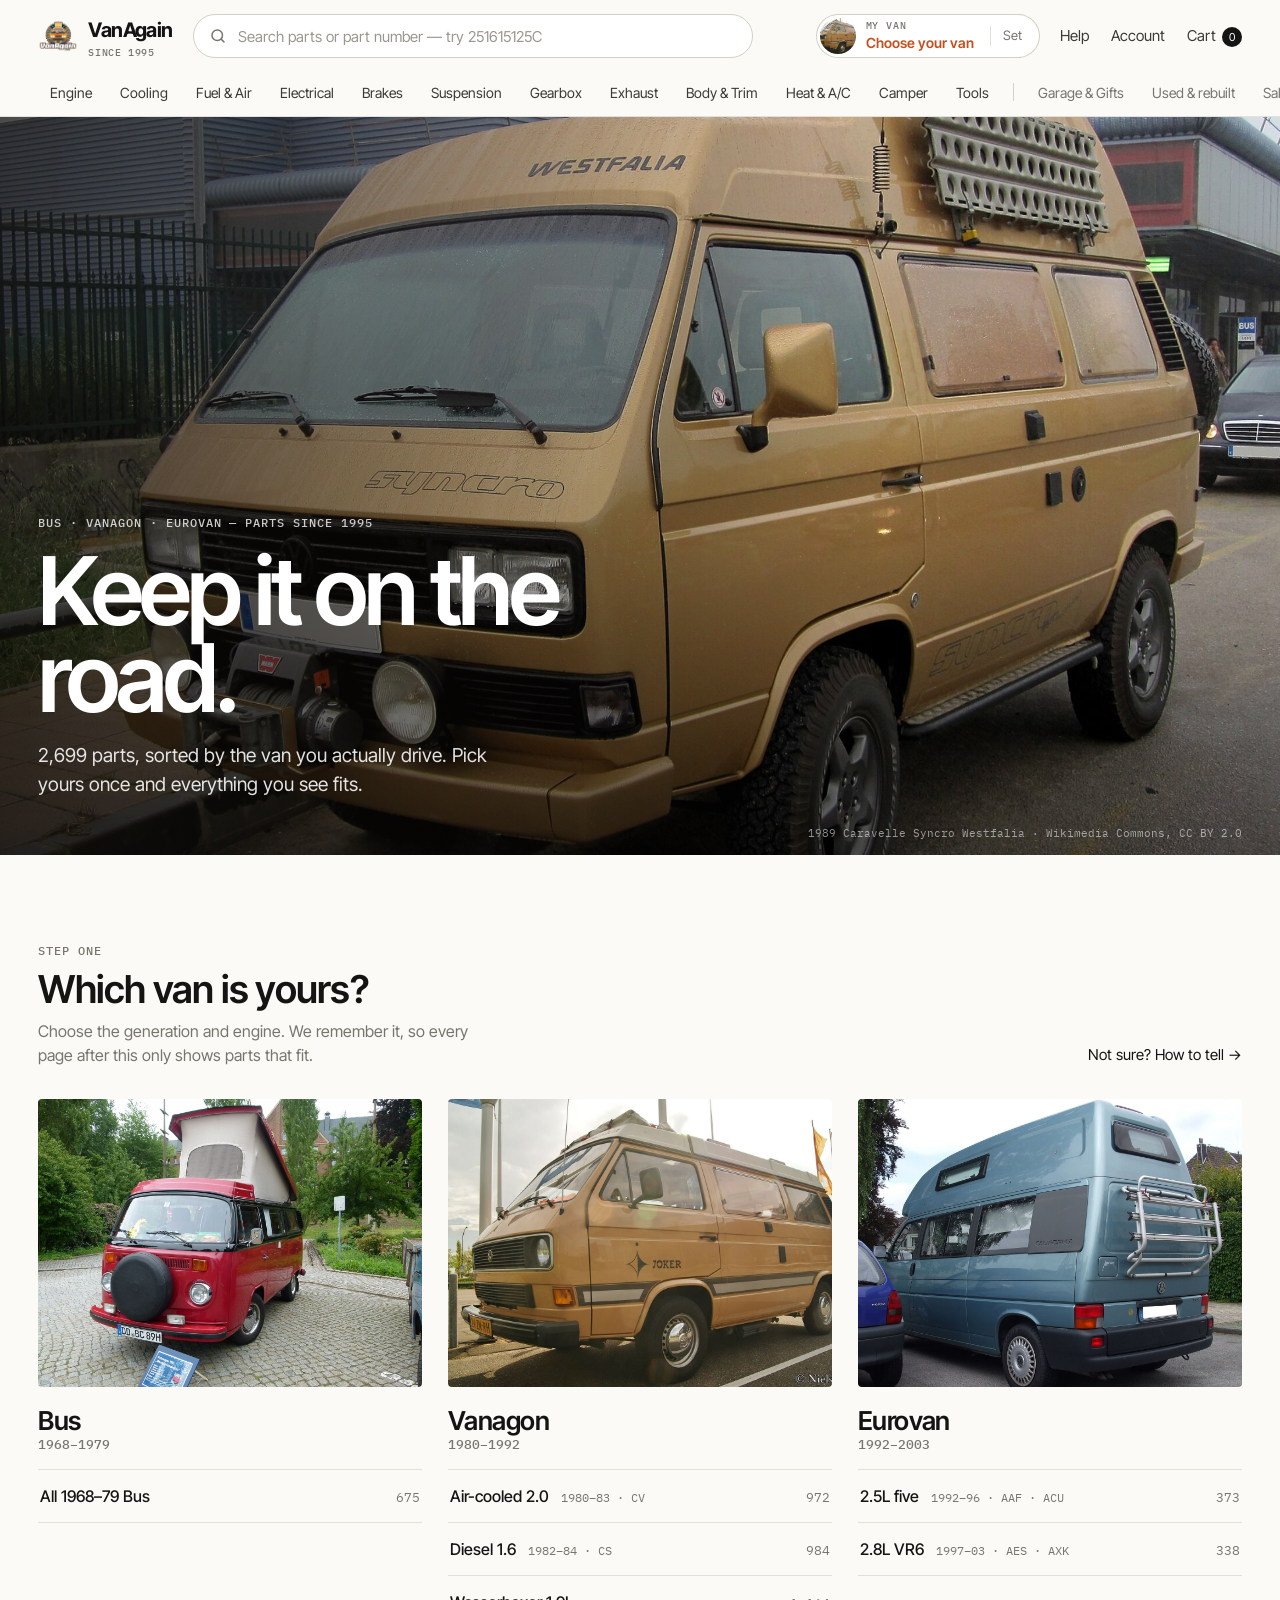
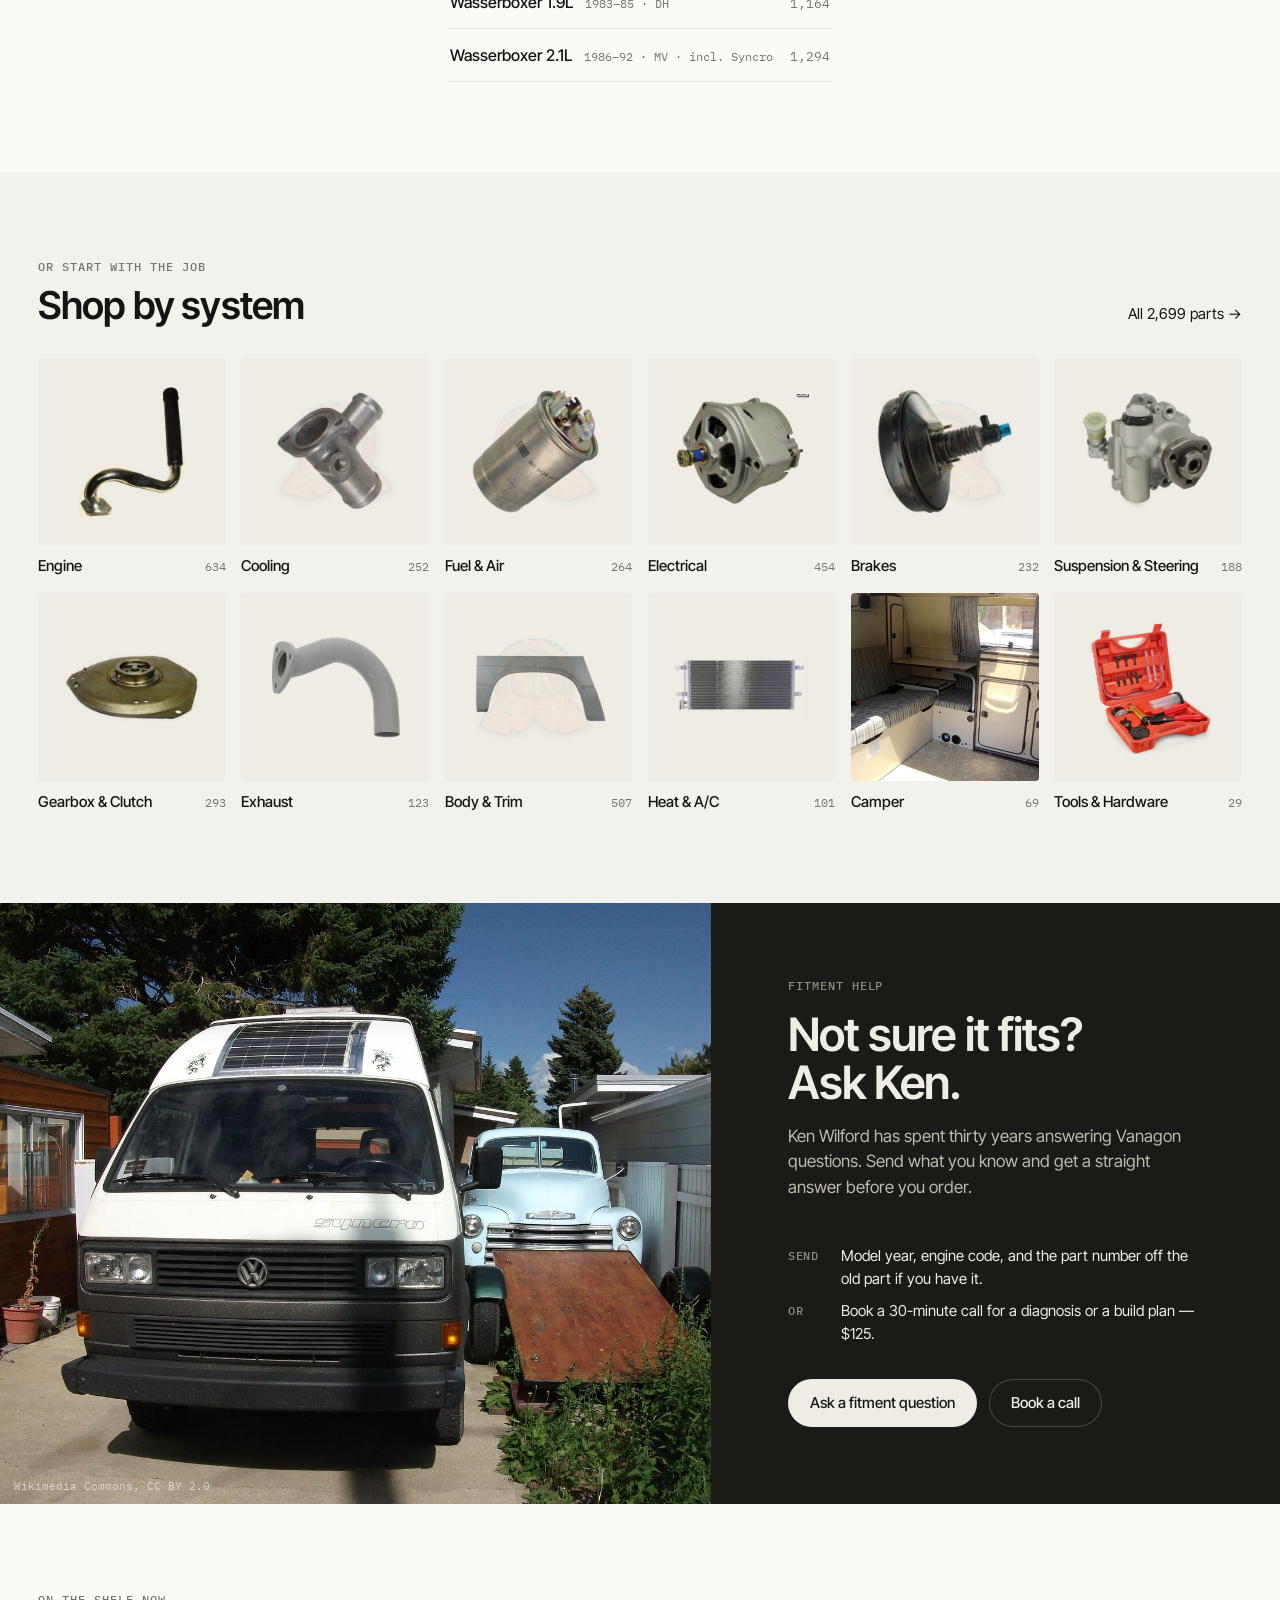
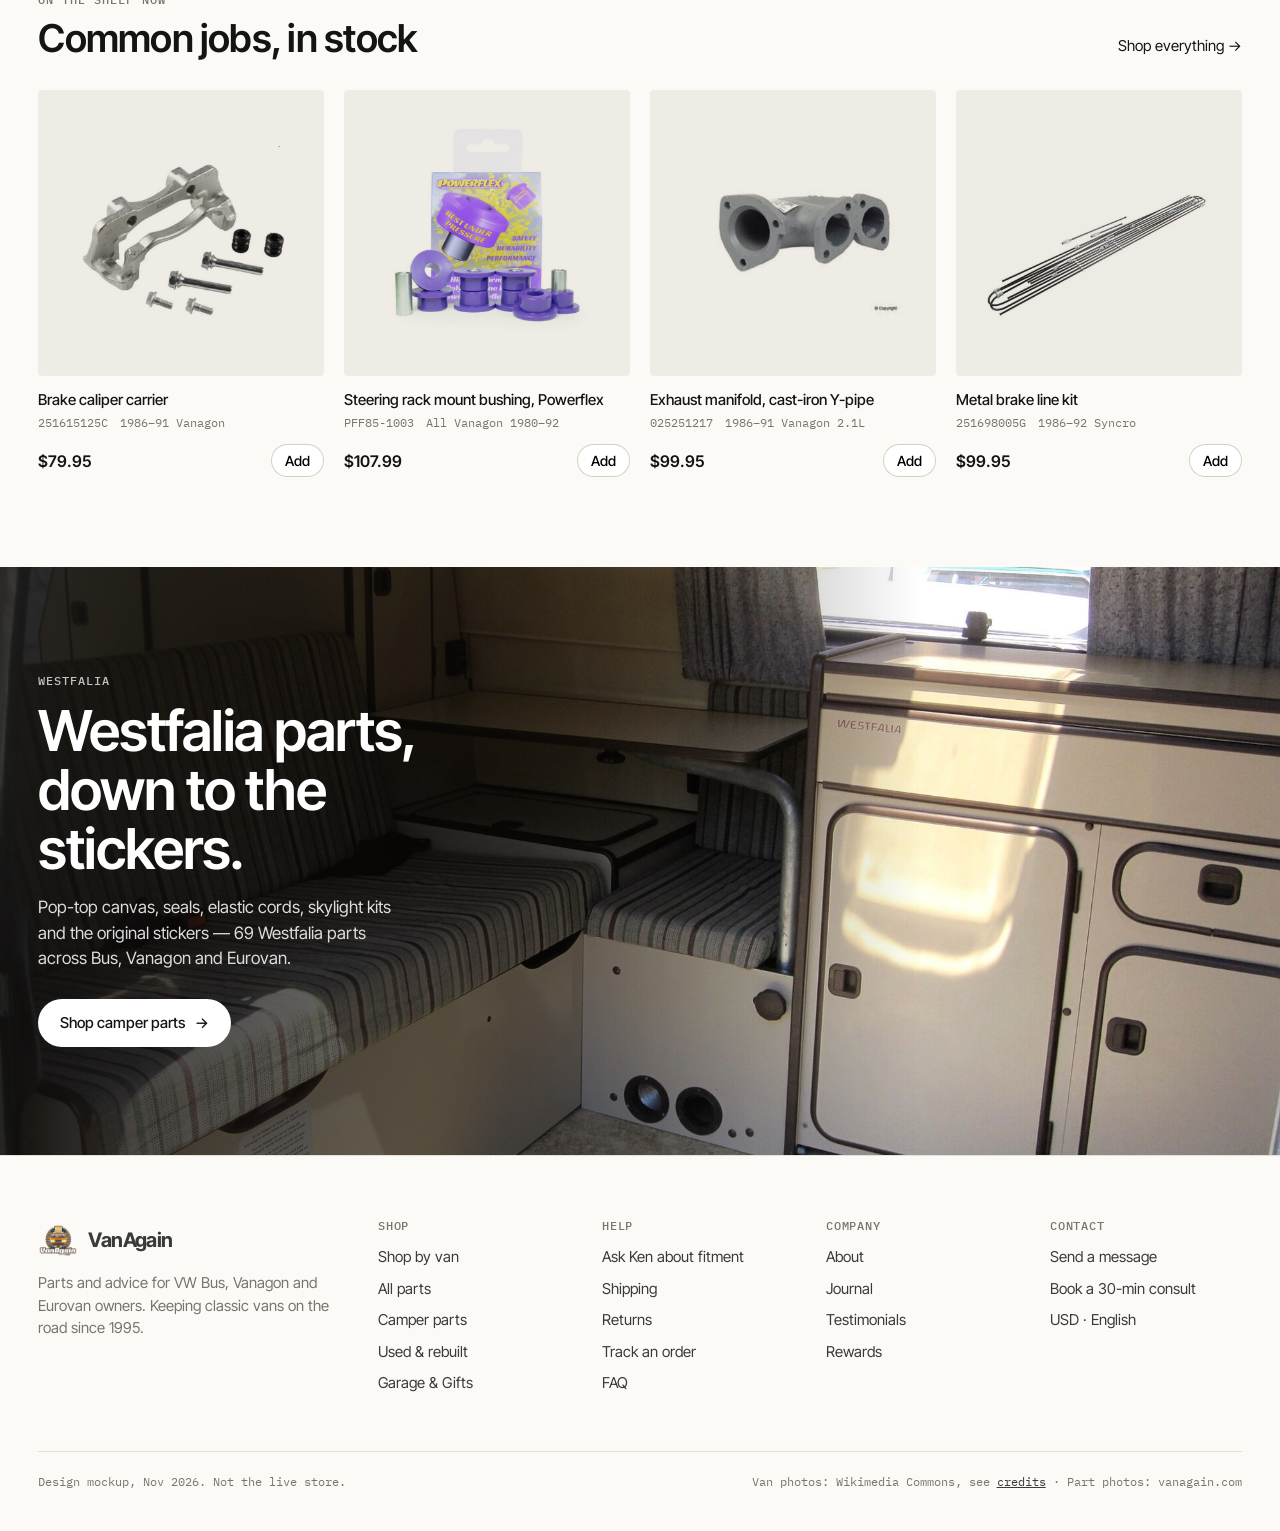
==== home.html @ 466442ae "VanAgain redesign mockups v1" ====
<!doctype html>
<html lang="en"><head>
<meta charset="utf-8"><meta name="viewport" content="width=device-width,initial-scale=1">
<title>VanAgain — Home (redesign mockup)</title>
<link rel="preconnect" href="https://fonts.googleapis.com"><link rel="preconnect" href="https://fonts.gstatic.com" crossorigin>
<link href="https://fonts.googleapis.com/css2?family=IBM+Plex+Mono:wght@400;500&family=Inter+Tight:wght@400;500;600;700&display=swap" rel="stylesheet">
<link rel="stylesheet" href="va.css">
</head>
<body>
<div id="hdr"></div>

<section class="hero">
  <img src="hero-syncro.jpg" alt="Gold 1989 Vanagon Syncro Westfalia parked on a gravel lot">
  <div class="copy"><div class="wrap">
    <div class="eyebrow">Bus · Vanagon · Eurovan — parts since 1995</div>
    <h1>Keep it on the road.</h1>
    <p>2,699 parts, sorted by the van you actually drive. Pick yours once and everything you see fits.</p>
  </div></div>
  <div class="credit">1989 Caravelle Syncro Westfalia · Wikimedia Commons, CC BY 2.0</div>
</section>

<section class="sec" id="vans"><div class="wrap">
  <div class="sec-head">
    <div><div class="eyebrow">Step one</div><h2 style="margin-top:12px">Which van is yours?</h2>
      <p>Choose the generation and engine. We remember it, so every page after this only shows parts that fit.</p></div>
    <a class="link" href="garage.html">Not sure? How to tell <span class="arrow">→</span></a>
  </div>
  <div class="vans" id="vans-cols"></div>
</div></section>

<section class="sec tint"><div class="wrap">
  <div class="sec-head">
    <div><div class="eyebrow">Or start with the job</div><h2 style="margin-top:12px">Shop by system</h2></div>
    <a class="link" href="shop.html">All 2,699 parts <span class="arrow">→</span></a>
  </div>
  <div class="tiles" id="tiles"></div>
</div></section>

<section class="split" id="help">
  <div class="ph"><img src="story.jpg" alt="White Vanagon parked beside an old Chevrolet pickup" loading="lazy"><span class="credit-sm">Wikimedia Commons, CC BY 2.0</span></div>
  <div class="tx">
    <div class="eyebrow">Fitment help</div>
    <h2>Not sure it fits?<br>Ask Ken.</h2>
    <p>Ken Wilford has spent thirty years answering Vanagon questions. Send what you know and get a straight answer before you order.</p>
    <dl><dt>Send</dt><dd>Model year, engine code, and the part number off the old part if you have it.</dd>
        <dt>Or</dt><dd>Book a 30-minute call for a diagnosis or a build plan — $125.</dd></dl>
    <div style="display:flex;gap:12px;flex-wrap:wrap"><a class="btn" href="#">Ask a fitment question</a><a class="btn ghost" href="#">Book a call</a></div>
  </div>
</section>

<section class="sec"><div class="wrap">
  <div class="sec-head">
    <div><div class="eyebrow">On the shelf now</div><h2 style="margin-top:12px">Common jobs, in stock</h2></div>
    <a class="link" href="shop.html">Shop everything <span class="arrow">→</span></a>
  </div>
  <div class="grid" id="picks"></div>
</div></section>

<section class="band">
  <img src="camper.jpg" alt="Interior of a Vanagon Westfalia camper, bench seat and cabinets" loading="lazy">
  <div class="copy"><div class="wrap">
    <div class="eyebrow" style="color:rgba(255,255,255,.75)">Westfalia</div>
    <h2 style="margin:14px 0 16px">Westfalia parts, down to the stickers.</h2>
    <p>Pop-top canvas, seals, elastic cords, skylight kits and the original stickers — 69 Westfalia parts across Bus, Vanagon and Eurovan.</p>
    <a class="btn" href="shop.html?cat=camper">Shop camper parts <span class="arrow">→</span></a>
  </div></div>
</section>

<div id="ftr"></div>
<script src="va.js"></script>
<script>
  document.getElementById('hdr').outerHTML = header();
  document.getElementById('ftr').outerHTML = footer();
  document.getElementById('vans-cols').innerHTML = vanColumns(VAN);
  document.getElementById('tiles').innerHTML = tiles({van:VAN, short:false});
  document.getElementById('picks').innerHTML = [0,2,1,5].map(i => card(PRODUCTS[i])).join('');
</script>
</body></html>
---- va.css ----
/* VanAgain redesign mockup — shared styles */
:root{
  --ink:#141412; --ink-2:#3a3a36; --muted:#77756e; --line:#e3e0d8; --line-2:#d3cfc4;
  --paper:#fbfaf7; --tile:#efece5; --tile-2:#e7e3da; --accent:#c4501f; --ok:#2f7d4f;
  --wrap:1320px; --pad:clamp(16px,3vw,40px);
  --sans:"Inter Tight",ui-sans-serif,system-ui,-apple-system,"Segoe UI",sans-serif;
  --mono:"IBM Plex Mono",ui-monospace,SFMono-Regular,Menlo,monospace;
}
*{box-sizing:border-box}
html{-webkit-text-size-adjust:100%}
body{margin:0;background:var(--paper);color:var(--ink);font:400 16px/1.5 var(--sans);-webkit-font-smoothing:antialiased}
a{color:inherit;text-decoration:none}
img{display:block;max-width:100%}
.wrap{max-width:var(--wrap);margin:0 auto;padding:0 var(--pad)}
.mono{font-family:var(--mono);font-size:.82em;letter-spacing:.01em}
.eyebrow{font:500 12px/1 var(--mono);letter-spacing:.08em;text-transform:uppercase;color:var(--muted)}
h1,h2,h3{margin:0;font-weight:600;letter-spacing:-.02em;line-height:1.05}
h2{font-size:clamp(26px,3vw,40px)}
.btn{display:inline-flex;align-items:center;gap:10px;height:48px;padding:0 22px;border-radius:999px;background:var(--ink);color:#fff;font-weight:500;font-size:15px;border:0;cursor:pointer}
.btn.ghost{background:transparent;color:var(--ink);box-shadow:inset 0 0 0 1px var(--line-2)}
.arrow{display:inline-block;transition:transform .2s}
a:hover .arrow{transform:translateX(3px)}

/* ── Header ───────────────────────────────── */
.hdr{position:sticky;top:0;z-index:20;background:rgba(251,250,247,.94);backdrop-filter:saturate(1.4) blur(10px);border-bottom:1px solid var(--line)}
.hdr-top{display:flex;align-items:center;gap:20px;height:72px}
.brand{display:flex;align-items:center;gap:10px;flex:none}
.brand img{width:40px;height:40px;object-fit:contain;mix-blend-mode:multiply}
.brand b{font-weight:700;font-size:20px;letter-spacing:-.03em}
.brand small{display:block;font:500 10px/1 var(--mono);color:var(--muted);letter-spacing:.06em;margin-top:3px}
.search{flex:1;max-width:560px;position:relative}
.search input{width:100%;height:44px;border:1px solid var(--line-2);border-radius:999px;background:#fff;padding:0 18px 0 44px;font:inherit;font-size:15px;color:var(--ink)}
.search input::placeholder{color:#9a978e}
.search svg{position:absolute;left:16px;top:13px;width:18px;height:18px;color:var(--muted)}
.myvan{display:flex;align-items:center;gap:10px;height:44px;padding:0 6px 0 4px;border-radius:999px;box-shadow:inset 0 0 0 1px var(--line-2);background:#fff;flex:none;margin-left:auto}
.myvan .thumb{width:36px;height:36px;border-radius:50%;object-fit:cover;background:var(--tile)}
.myvan .lbl{line-height:1.1;padding-right:4px}
.myvan .lbl small{display:block;font:500 10px/1 var(--mono);text-transform:uppercase;letter-spacing:.08em;color:var(--muted);margin-bottom:3px}
.myvan .lbl b{font-weight:600;font-size:14px;white-space:nowrap}
.myvan .chg{font-size:13px;color:var(--muted);padding:0 12px;border-left:1px solid var(--line);margin-left:2px}
.myvan.empty .lbl b{color:var(--accent)}
.hdr-links{display:flex;gap:22px;font-size:15px;flex:none}
.hdr-links a{color:var(--ink-2)}
.hdr-links a:hover{color:var(--ink)}
.cart-n{display:inline-grid;place-items:center;min-width:20px;height:20px;border-radius:10px;background:var(--ink);color:#fff;font-size:11px;margin-left:6px;padding:0 6px}

.rail{display:flex;gap:4px;overflow-x:auto;scrollbar-width:none;height:48px;align-items:center;margin-top:-4px}
.rail::-webkit-scrollbar{display:none}
.rail a{flex:none;font-size:14px;color:var(--ink-2);padding:7px 12px;border-radius:999px;white-space:nowrap}
.rail a:hover{background:var(--tile)}
.rail a.on{background:var(--ink);color:#fff}
.rail .sep{flex:none;width:1px;height:18px;background:var(--line-2);margin:0 8px}
.rail .quiet{color:var(--muted)}

/* ── Hero ─────────────────────────────────── */
.hero{position:relative;height:min(82vh,820px);min-height:560px;overflow:hidden;background:#2a2620}
.hero img{width:100%;height:100%;object-fit:cover;object-position:70% 60%}
.hero::after{content:"";position:absolute;inset:0;background:linear-gradient(90deg,rgba(12,10,8,.72) 0%,rgba(12,10,8,.35) 42%,rgba(12,10,8,0) 70%),linear-gradient(180deg,rgba(0,0,0,0) 55%,rgba(0,0,0,.45) 100%)}
.hero .copy{position:absolute;left:0;right:0;bottom:56px;z-index:2;color:#fff}
.hero h1{font-size:clamp(48px,7.4vw,112px);font-weight:600;letter-spacing:-.045em;line-height:.92;max-width:11ch}
.hero p{font-size:clamp(17px,1.5vw,20px);max-width:44ch;margin:20px 0 0;color:rgba(255,255,255,.88)}
.hero .eyebrow{color:rgba(255,255,255,.78);margin-bottom:18px}
.hero .credit{position:absolute;right:var(--pad);bottom:16px;z-index:2;font:400 11px/1 var(--mono);color:rgba(255,255,255,.55)}

/* ── Section scaffolding ──────────────────── */
.sec{padding:clamp(56px,7vw,104px) 0}
.sec-head{display:flex;align-items:end;justify-content:space-between;gap:24px;margin-bottom:32px}
.sec-head p{margin:10px 0 0;color:var(--muted);max-width:52ch}
.sec-head .link{font-size:15px;white-space:nowrap}
.sec.tint{background:#f3f1ec}

/* ── Van chooser ──────────────────────────── */
.vans{display:grid;grid-template-columns:repeat(3,1fr);gap:clamp(16px,2vw,28px)}
.van{display:flex;flex-direction:column}
.van .ph{aspect-ratio:4/3;overflow:hidden;border-radius:4px;background:var(--tile)}
.van .ph img{width:100%;height:100%;object-fit:cover;transition:transform .5s}
.van:hover .ph img{transform:scale(1.03)}
.van h3{font-size:26px;margin:20px 0 4px}
.van .yrs{font:500 13px/1 var(--mono);color:var(--muted)}
.van ul{list-style:none;margin:18px 0 0;padding:0;border-top:1px solid var(--line)}
.van li a{display:flex;align-items:baseline;gap:12px;padding:14px 2px;border-bottom:1px solid var(--line);font-size:16px}
.van li a:hover{background:linear-gradient(90deg,var(--tile),transparent)}
.van li .eng{font-weight:500}
.van li .code{font:400 12px/1 var(--mono);color:var(--muted)}
.van li .n{margin-left:auto;font:400 13px/1 var(--mono);color:var(--muted)}
.van li a.sel{box-shadow:inset 3px 0 0 var(--accent);padding-left:12px}

/* ── System tiles ─────────────────────────── */
.tiles{display:grid;grid-template-columns:repeat(6,1fr);gap:clamp(10px,1.2vw,16px)}
.tile{display:block}
.tile .im{aspect-ratio:1;background:var(--tile);border-radius:4px;display:grid;place-items:center;overflow:hidden;transition:background .2s}
.tile .im img{width:72%;height:72%;object-fit:contain;mix-blend-mode:multiply;transition:transform .35s}
.tile .im img.photo{width:100%;height:100%;object-fit:cover;mix-blend-mode:normal}
.tile:hover .im{background:var(--tile-2)}
.tile:hover .im img{transform:scale(1.05)}
.tile .t{display:flex;justify-content:space-between;align-items:baseline;gap:8px;margin-top:10px;font-size:15px;font-weight:500}
.tile .t .n{font:400 12px/1 var(--mono);color:var(--muted)}
.tile.on .im{box-shadow:inset 0 0 0 2px var(--ink)}

/* ── Product cards ────────────────────────── */
.grid{display:grid;grid-template-columns:repeat(4,1fr);gap:40px 20px}
.card .im{aspect-ratio:1;background:var(--tile);border-radius:4px;display:grid;place-items:center;overflow:hidden}
.card .im img{width:78%;height:78%;object-fit:contain;mix-blend-mode:multiply}
.card .nm{font-size:15px;font-weight:500;line-height:1.3;margin:14px 0 6px}
.card .meta{display:flex;flex-wrap:wrap;gap:4px 12px;font:400 12px/1.4 var(--mono);color:var(--muted)}
.card .row{display:flex;align-items:center;justify-content:space-between;margin-top:12px}
.card .pr{font-weight:600;font-size:16px}
.card .add{font-size:14px;font-weight:500;padding:8px 14px;border-radius:999px;box-shadow:inset 0 0 0 1px var(--line-2);background:#fff;cursor:pointer;border:0;font-family:inherit}
.card .add:hover{background:var(--ink);color:#fff;box-shadow:none}
.card .fit{display:inline-flex;align-items:center;gap:6px;font-size:12px;color:var(--ok);margin-top:8px;font-weight:500}
.card .fit::before{content:"";width:6px;height:6px;border-radius:50%;background:var(--ok)}

/* ── Split / editorial ────────────────────── */
.split{display:grid;grid-template-columns:1.25fr 1fr;min-height:560px}
.split .ph{position:relative;overflow:hidden;background:#333}
.split .ph img{width:100%;height:100%;object-fit:cover}
.split .tx{padding:clamp(40px,6vw,96px);display:flex;flex-direction:column;justify-content:center;background:#1b1a17;color:#efece5}
.split .tx h2{font-size:clamp(32px,3.6vw,52px)}
.split .tx p{color:#bdb9ae;max-width:42ch;font-size:17px}
.split .tx .eyebrow{color:#8f8b80;margin-bottom:18px}
.split .tx .btn{background:#efece5;color:#1b1a17}
.split .tx .btn.ghost{background:transparent;color:#efece5;box-shadow:inset 0 0 0 1px #4a4740}
.split dl{display:grid;grid-template-columns:auto 1fr;gap:10px 22px;margin:28px 0 34px;font-size:15px}
.split dt{font:500 12px/1.9 var(--mono);color:#8f8b80;text-transform:uppercase;letter-spacing:.06em}
.split dd{margin:0}
.credit-sm{position:absolute;left:14px;bottom:12px;font:400 11px/1 var(--mono);color:rgba(255,255,255,.6)}

.band{position:relative;height:clamp(380px,46vw,620px);overflow:hidden;color:#fff}
.band img{width:100%;height:100%;object-fit:cover;object-position:50% 55%}
.band::after{content:"";position:absolute;inset:0;background:linear-gradient(90deg,rgba(12,10,8,.82) 0%,rgba(12,10,8,.55) 40%,rgba(12,10,8,0) 72%)}
.band .copy{position:absolute;inset:0;z-index:2;display:flex;flex-direction:column;justify-content:center}
.band h2{font-size:clamp(34px,4.4vw,64px);max-width:12ch}
.band p{max-width:38ch;color:rgba(255,255,255,.85);font-size:17px}
.band .btn{background:#fff;color:var(--ink);margin-top:10px;align-self:flex-start}

/* ── Footer ───────────────────────────────── */
.ftr{border-top:1px solid var(--line);padding:64px 0 40px;font-size:15px}
.ftr .cols{display:grid;grid-template-columns:1.6fr repeat(4,1fr);gap:32px}
.ftr h4{margin:0 0 14px;font:500 12px/1 var(--mono);letter-spacing:.08em;text-transform:uppercase;color:var(--muted)}
.ftr ul{list-style:none;margin:0;padding:0;display:grid;gap:9px}
.ftr a{color:var(--ink-2)}
.ftr .about p{color:var(--muted);max-width:34ch;margin:12px 0 0}
.ftr .base{display:flex;justify-content:space-between;gap:20px;margin-top:56px;padding-top:20px;border-top:1px solid var(--line);font:400 12px/1.6 var(--mono);color:var(--muted)}

/* ── Shop page ────────────────────────────── */
.fitbar{border-bottom:1px solid var(--line);background:#f3f1ec}
.fitbar .wrap{display:flex;align-items:center;gap:22px;padding-top:22px;padding-bottom:22px}
.fitbar .vimg{width:132px;height:88px;border-radius:4px;object-fit:cover;flex:none}
.fitbar h1{font-size:clamp(28px,3.2vw,44px);letter-spacing:-.03em}
.fitbar .sub{display:flex;gap:16px;align-items:center;margin-top:8px;color:var(--muted);font-size:15px}
.fitbar .sub .ok{color:var(--ok);font-weight:500}
.fitbar .act{margin-left:auto;display:flex;gap:10px;flex:none}
.shop{display:grid;grid-template-columns:240px 1fr;gap:48px;padding-top:40px;padding-bottom:96px}
.side h4{margin:0 0 12px;font:500 12px/1 var(--mono);letter-spacing:.08em;text-transform:uppercase;color:var(--muted)}
.side .grp{padding:0 0 22px;margin-bottom:22px;border-bottom:1px solid var(--line)}
.side ul{list-style:none;margin:0;padding:0;display:grid;gap:2px}
.side li a,.side label{display:flex;justify-content:space-between;align-items:center;padding:6px 0;font-size:15px;color:var(--ink-2);cursor:pointer}
.side li a .n,.side label .n{font:400 12px/1 var(--mono);color:var(--muted)}
.side li a.on{color:var(--ink);font-weight:600}
.side input[type=checkbox]{accent-color:var(--ink);width:16px;height:16px;margin:0 10px 0 0}
.side label span.l{display:flex;align-items:center}
.seg{display:inline-flex;border-radius:999px;box-shadow:inset 0 0 0 1px var(--line-2);padding:3px;background:#fff}
.seg a{padding:6px 14px;border-radius:999px;font-size:14px;color:var(--ink-2)}
.seg a.on{background:var(--ink);color:#fff}
.toolbar{display:flex;align-items:center;justify-content:space-between;gap:16px;margin:36px 0 26px}
.toolbar .count{font-size:15px;color:var(--muted)}
.toolbar .count b{color:var(--ink)}
.strip{display:grid;grid-auto-flow:column;grid-auto-columns:minmax(118px,1fr);gap:12px;overflow-x:auto;scrollbar-width:none;padding-bottom:2px}
.strip::-webkit-scrollbar{display:none}
.strip .tile .t{font-size:13px;flex-direction:column;gap:3px;align-items:flex-start}
.jobs{display:grid;grid-template-columns:repeat(3,1fr);gap:16px;margin-top:56px}
.job{padding:22px;border-radius:4px;box-shadow:inset 0 0 0 1px var(--line);display:flex;flex-direction:column;gap:6px;background:#fff}
.job b{font-weight:600;font-size:17px}
.job span{color:var(--muted);font-size:14px}
.job .mono{color:var(--muted);margin-top:8px}
.more{display:flex;justify-content:center;flex-direction:column;align-items:center;gap:14px;margin-top:56px;color:var(--muted);font-size:14px}
.more .bar{width:220px;height:2px;background:var(--line);position:relative}
.more .bar i{position:absolute;left:0;top:0;bottom:0;width:4%;background:var(--ink)}

/* ── Garage (van picker page) ─────────────── */
.garage-h{padding:clamp(48px,6vw,88px) 0 36px}
.garage-h h1{font-size:clamp(40px,5.6vw,80px);letter-spacing:-.04em}
.garage-h p{color:var(--muted);font-size:18px;max-width:52ch;margin:16px 0 0}
.howto{display:grid;grid-template-columns:repeat(3,1fr);gap:28px;margin-top:64px;padding-top:32px;border-top:1px solid var(--line)}
.howto b{display:block;margin-bottom:6px}
.howto p{margin:0;color:var(--muted);font-size:15px}

/* ── Responsive ───────────────────────────── */
@media (max-width:1100px){
  .tiles{grid-template-columns:repeat(4,1fr)}
  .grid{grid-template-columns:repeat(3,1fr)}
  .hdr-links .hide-md{display:none}
}
@media (max-width:860px){
  .hdr-top{flex-wrap:wrap;height:auto;padding-top:12px;padding-bottom:10px;gap:10px 12px}
  .search{order:3;flex:1 0 100%;max-width:none}
  .brand small{display:none}
  .myvan .chg{display:none}
  .myvan .lbl b{font-size:13px}
  .hdr-links{gap:14px}
  .hdr-links .hide-sm{display:none}
  .vans{grid-template-columns:1fr;gap:44px}
  .tiles{grid-template-columns:repeat(3,1fr)}
  .grid{grid-template-columns:repeat(2,1fr);gap:28px 14px}
  .split{grid-template-columns:1fr}
  .split .ph{height:300px}
  .ftr .cols{grid-template-columns:1fr 1fr}
  .ftr .about{grid-column:1/-1}
  .shop{grid-template-columns:1fr;gap:0}
  .side{display:none}
  .fitbar .wrap{flex-wrap:wrap}
  .fitbar .vimg{width:88px;height:64px}
  .fitbar .act{margin-left:0;width:100%}
  .jobs,.howto{grid-template-columns:1fr}
  .sec-head{flex-direction:column;align-items:flex-start}
  .hero{min-height:520px;height:72vh}
  .hero .copy{bottom:36px}
}
@media (max-width:480px){
  .myvan .lbl small{display:none}
  .tiles{grid-template-columns:repeat(2,1fr)}
}
.band .copy .wrap,.hero .copy .wrap{width:100%}

@media (max-width:860px){.hero .credit{display:none}}
@media (max-width:480px){
  .hdr-top{gap:8px 10px}
  .brand b{font-size:17px}.brand img{width:32px;height:32px}
  .myvan{height:40px}.myvan .thumb{width:30px;height:30px}
  .hdr-links{gap:0}.hdr-links a{font-size:14px}
}

.grid.g3{grid-template-columns:repeat(3,1fr)}
@media (max-width:860px){
  .grid.g3{grid-template-columns:repeat(2,1fr)}
  .hero{height:min(72vh,640px)}
  .hero img{object-position:30% 60%}
  .toolbar{flex-direction:column;align-items:flex-start}
  .seg{max-width:100%;overflow-x:auto}
  .seg a{white-space:nowrap}
}
@media (max-width:480px){.hdr-links .ct{display:none}.myvan .lbl b{font-size:12.5px}}
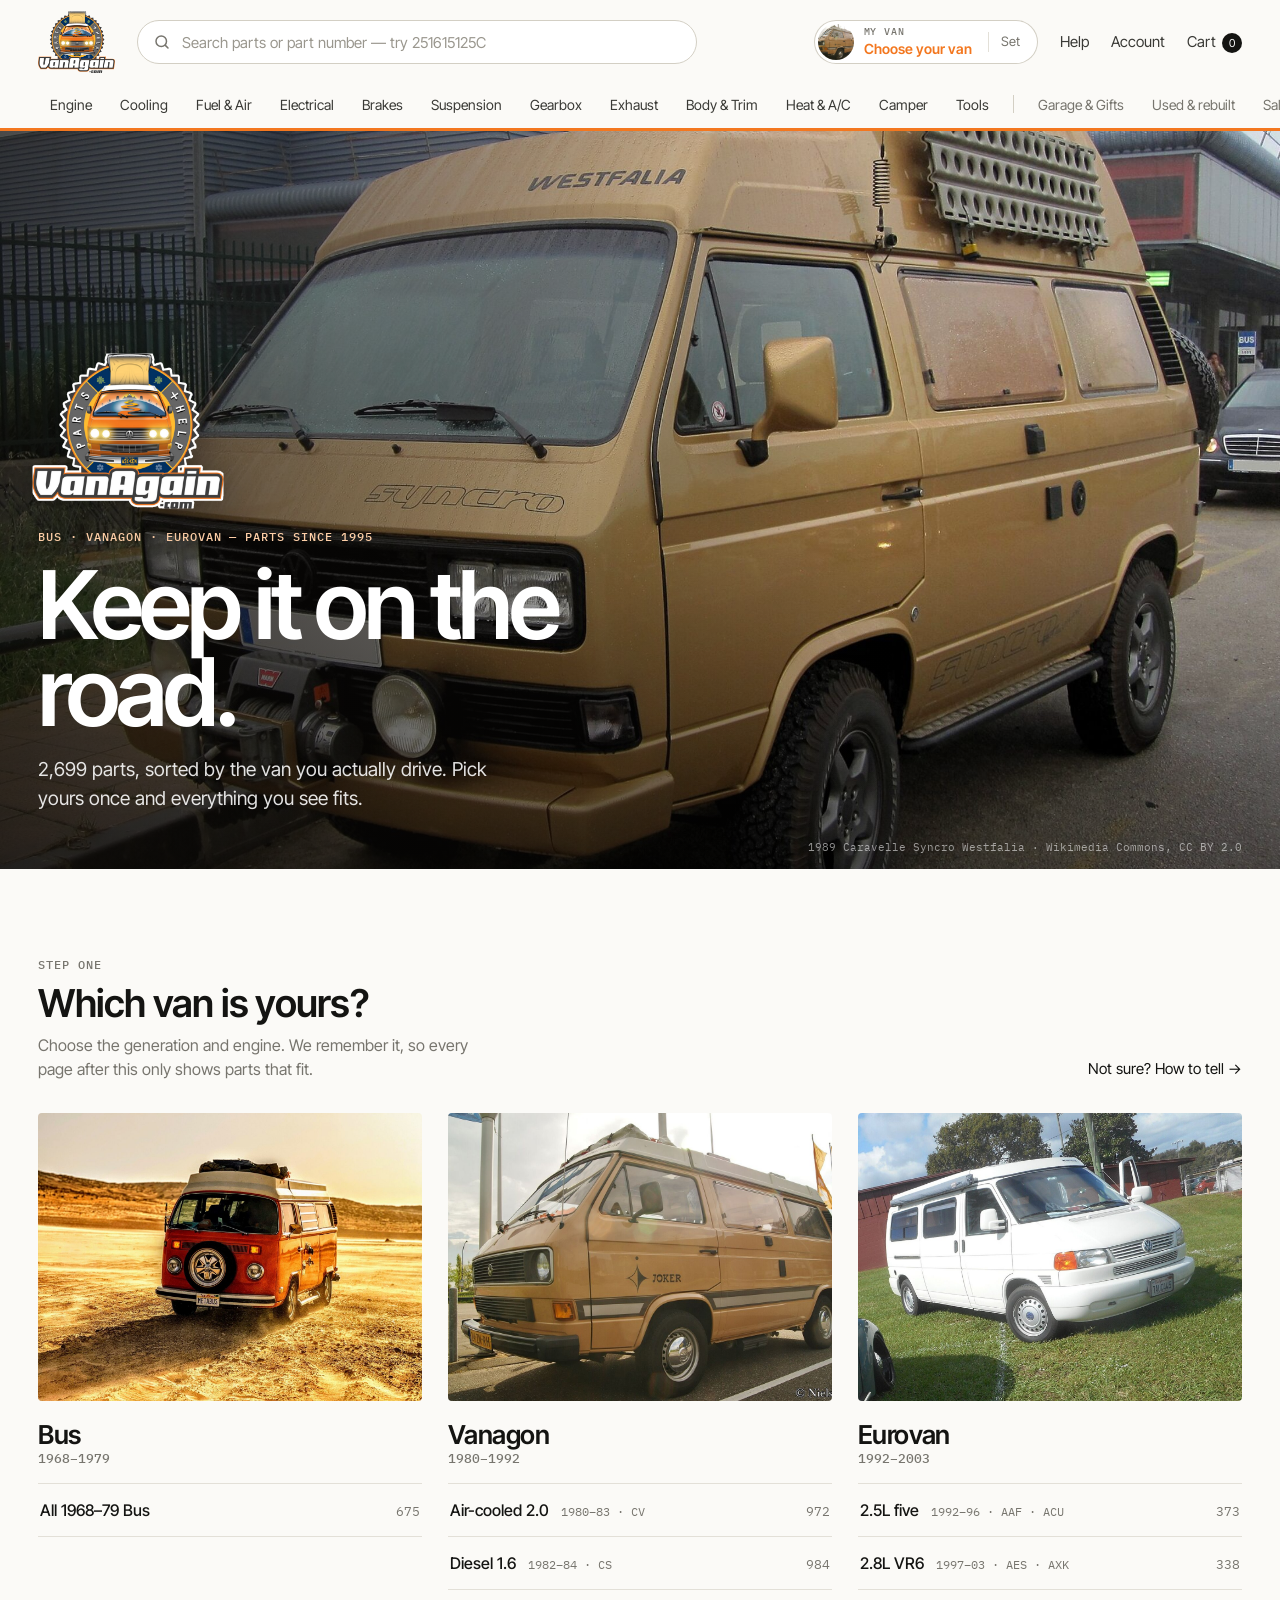
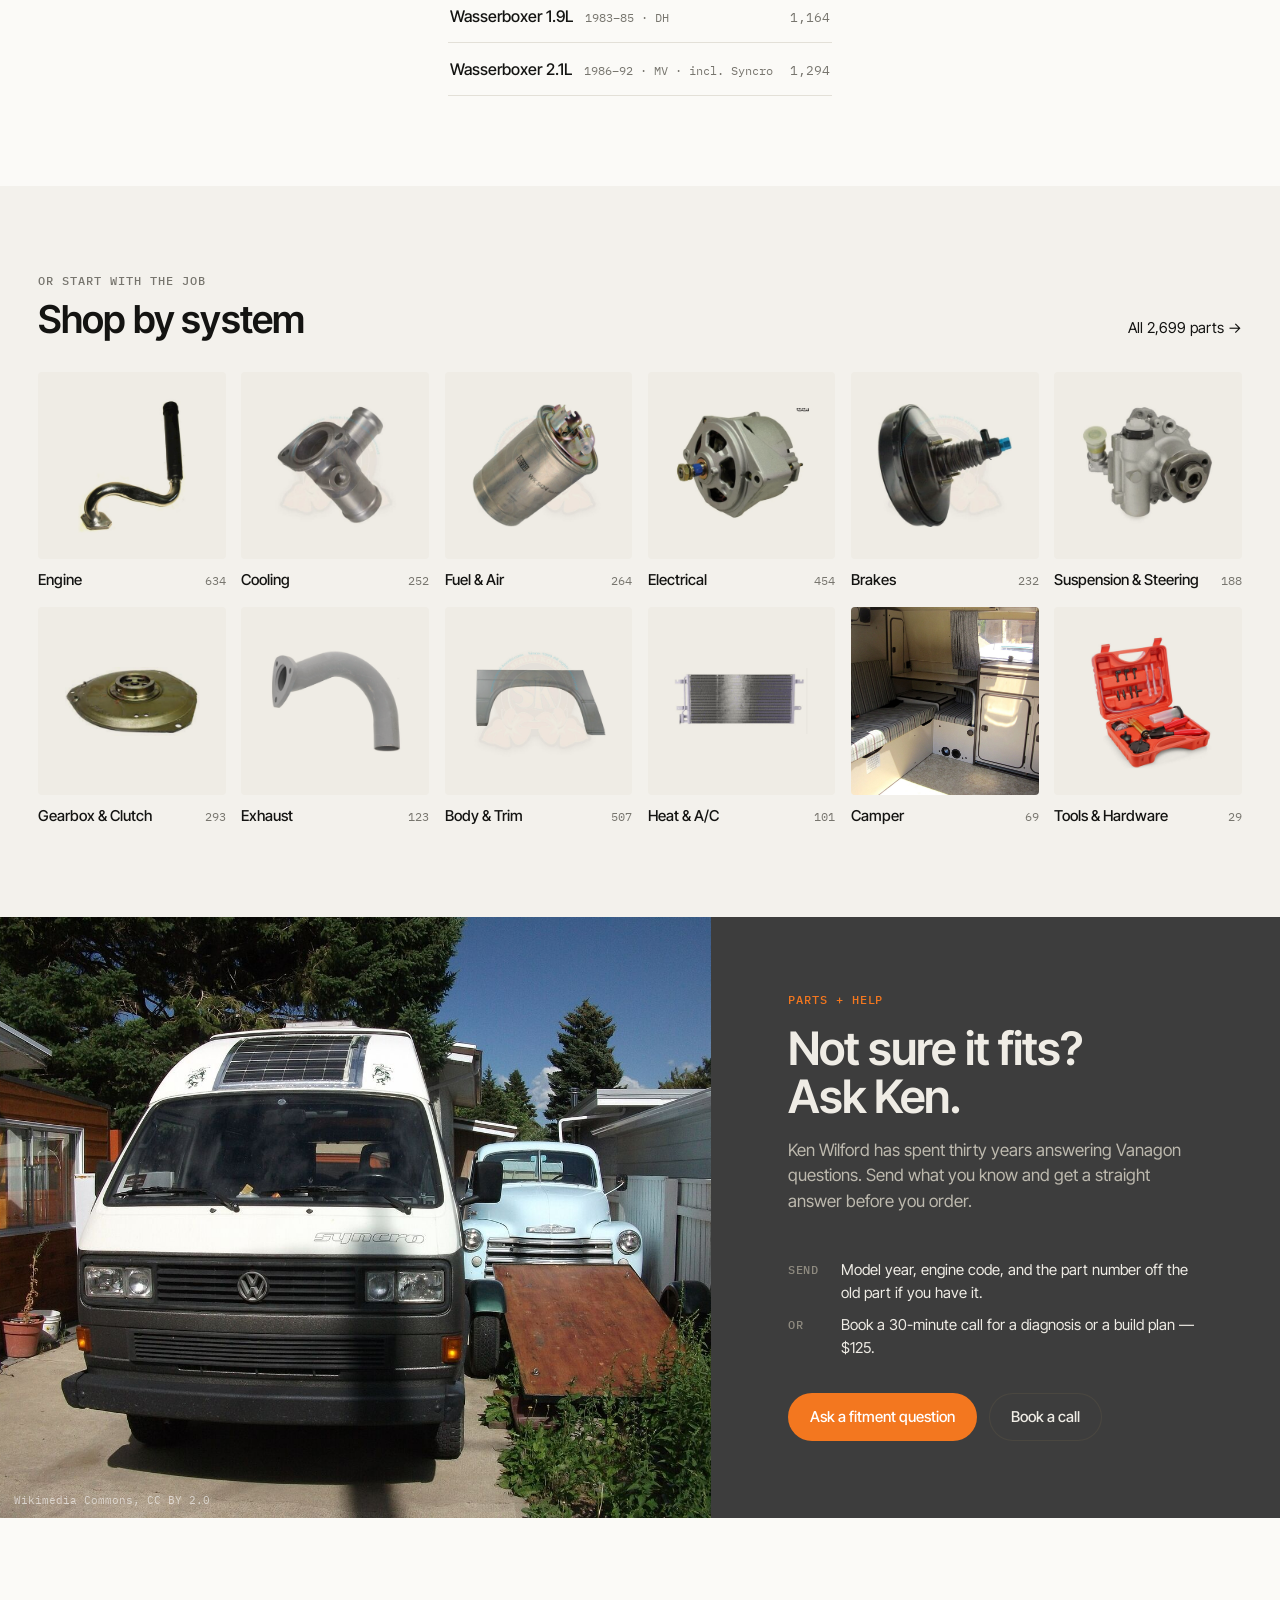
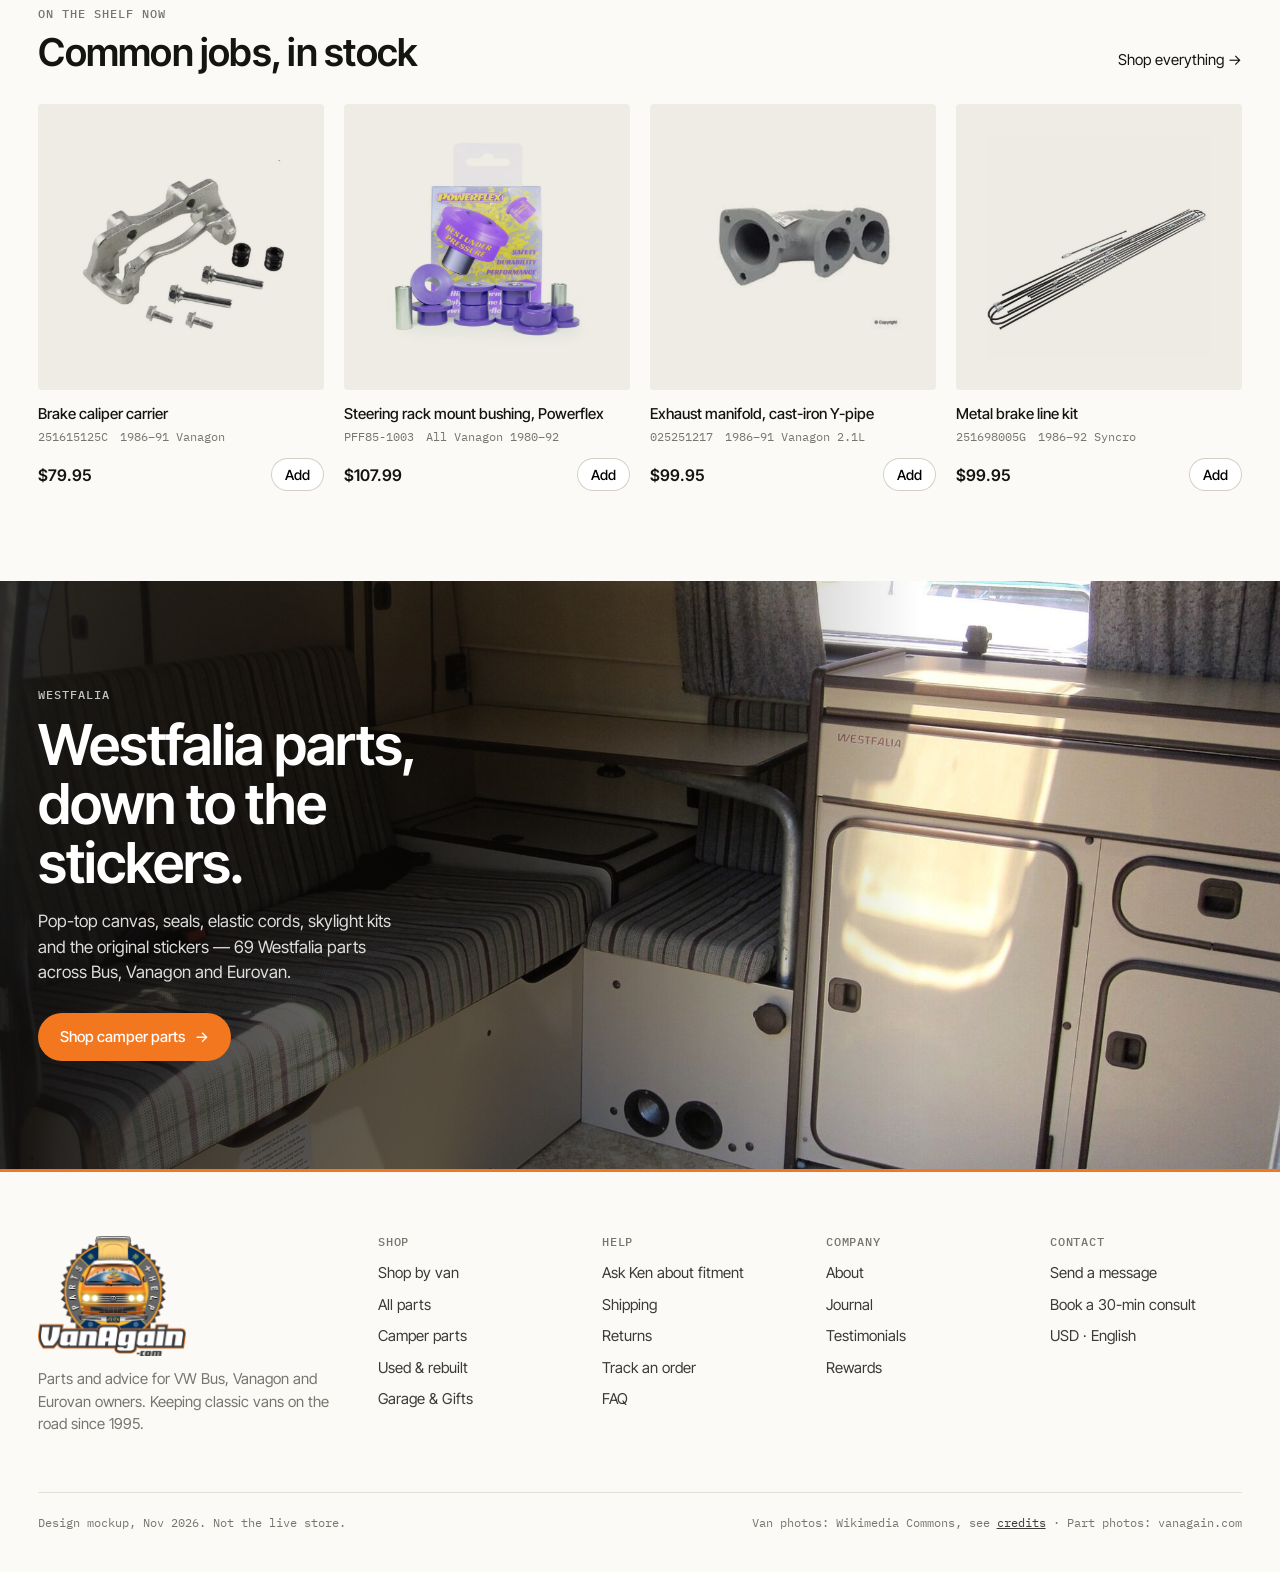
==== commit 1a6fdf49: "Bigger VanAgain branding, METABUS for Bus, Winnebago Eurovan Camper for Eurovan" ====
--- a/home.html
+++ b/home.html
@@ -12,6 +12,7 @@
 <section class="hero">
   <img src="hero-syncro.jpg" alt="Gold 1989 Vanagon Syncro Westfalia parked on a gravel lot">
   <div class="copy"><div class="wrap">
+    <img class="hero-logo" src="logo-sticker.png" alt="VanAgain — Parts + Help">
     <div class="eyebrow">Bus · Vanagon · Eurovan — parts since 1995</div>
     <h1>Keep it on the road.</h1>
     <p>2,699 parts, sorted by the van you actually drive. Pick yours once and everything you see fits.</p>
@@ -39,7 +40,7 @@
 <section class="split" id="help">
   <div class="ph"><img src="story.jpg" alt="White Vanagon parked beside an old Chevrolet pickup" loading="lazy"><span class="credit-sm">Wikimedia Commons, CC BY 2.0</span></div>
   <div class="tx">
-    <div class="eyebrow">Fitment help</div>
+    <div class="eyebrow" style="color:var(--brand)">Parts + help</div>
     <h2>Not sure it fits?<br>Ask Ken.</h2>
     <p>Ken Wilford has spent thirty years answering Vanagon questions. Send what you know and get a straight answer before you order.</p>
     <dl><dt>Send</dt><dd>Model year, engine code, and the part number off the old part if you have it.</dd>
--- a/va.css
+++ b/va.css
@@ -1,7 +1,7 @@
 /* VanAgain redesign mockup — shared styles */
 :root{
   --ink:#141412; --ink-2:#3a3a36; --muted:#77756e; --line:#e3e0d8; --line-2:#d3cfc4;
-  --paper:#fbfaf7; --tile:#efece5; --tile-2:#e7e3da; --accent:#c4501f; --ok:#2f7d4f;
+  --paper:#fbfaf7; --tile:#efece5; --tile-2:#e7e3da; --accent:#f3771f; --brand:#f3771f; --char:#3d3d3d; --ok:#2f7d4f;
   --wrap:1320px; --pad:clamp(16px,3vw,40px);
   --sans:"Inter Tight",ui-sans-serif,system-ui,-apple-system,"Segoe UI",sans-serif;
   --mono:"IBM Plex Mono",ui-monospace,SFMono-Regular,Menlo,monospace;
@@ -23,9 +23,10 @@
 
 /* ── Header ───────────────────────────────── */
 .hdr{position:sticky;top:0;z-index:20;background:rgba(251,250,247,.94);backdrop-filter:saturate(1.4) blur(10px);border-bottom:1px solid var(--line)}
-.hdr-top{display:flex;align-items:center;gap:20px;height:72px}
+.hdr-top{display:flex;align-items:center;gap:22px;height:84px}
 .brand{display:flex;align-items:center;gap:10px;flex:none}
-.brand img{width:40px;height:40px;object-fit:contain;mix-blend-mode:multiply}
+.brand img{height:62px;width:auto;object-fit:contain}
+.brand.big img{height:120px}
 .brand b{font-weight:700;font-size:20px;letter-spacing:-.03em}
 .brand small{display:block;font:500 10px/1 var(--mono);color:var(--muted);letter-spacing:.06em;margin-top:3px}
 .search{flex:1;max-width:560px;position:relative}
@@ -48,7 +49,7 @@
 .rail::-webkit-scrollbar{display:none}
 .rail a{flex:none;font-size:14px;color:var(--ink-2);padding:7px 12px;border-radius:999px;white-space:nowrap}
 .rail a:hover{background:var(--tile)}
-.rail a.on{background:var(--ink);color:#fff}
+.rail a.on{background:var(--brand);color:#fff}
 .rail .sep{flex:none;width:1px;height:18px;background:var(--line-2);margin:0 8px}
 .rail .quiet{color:var(--muted)}
 
@@ -225,7 +226,7 @@
 @media (max-width:860px){.hero .credit{display:none}}
 @media (max-width:480px){
   .hdr-top{gap:8px 10px}
-  .brand b{font-size:17px}.brand img{width:32px;height:32px}
+  .brand b{font-size:17px}
   .myvan{height:40px}.myvan .thumb{width:30px;height:30px}
   .hdr-links{gap:0}.hdr-links a{font-size:14px}
 }
@@ -240,3 +241,16 @@
   .seg a{white-space:nowrap}
 }
 @media (max-width:480px){.hdr-links .ct{display:none}.myvan .lbl b{font-size:12.5px}}
+
+/* branding */
+.hero img.hero-logo{width:clamp(150px,15vw,230px);height:auto;object-fit:contain;margin:0 0 22px -6px;filter:drop-shadow(0 6px 18px rgba(0,0,0,.35))}
+.hero .eyebrow{color:#ffd0a8}
+.hdr{border-bottom:3px solid var(--brand)}
+.split .tx{background:var(--char)}
+.split .tx .btn{background:var(--brand);color:#fff}
+.band .btn{background:var(--brand);color:#fff}
+.van li a.sel{box-shadow:inset 3px 0 0 var(--brand)}
+.tile.on .im{box-shadow:inset 0 0 0 2px var(--brand)}
+.ftr{border-top:3px solid var(--brand)}
+@media (max-width:860px){.brand img{height:50px}.hero img.hero-logo{width:130px;margin-bottom:14px}}
+@media (max-width:480px){.brand img{height:44px}}
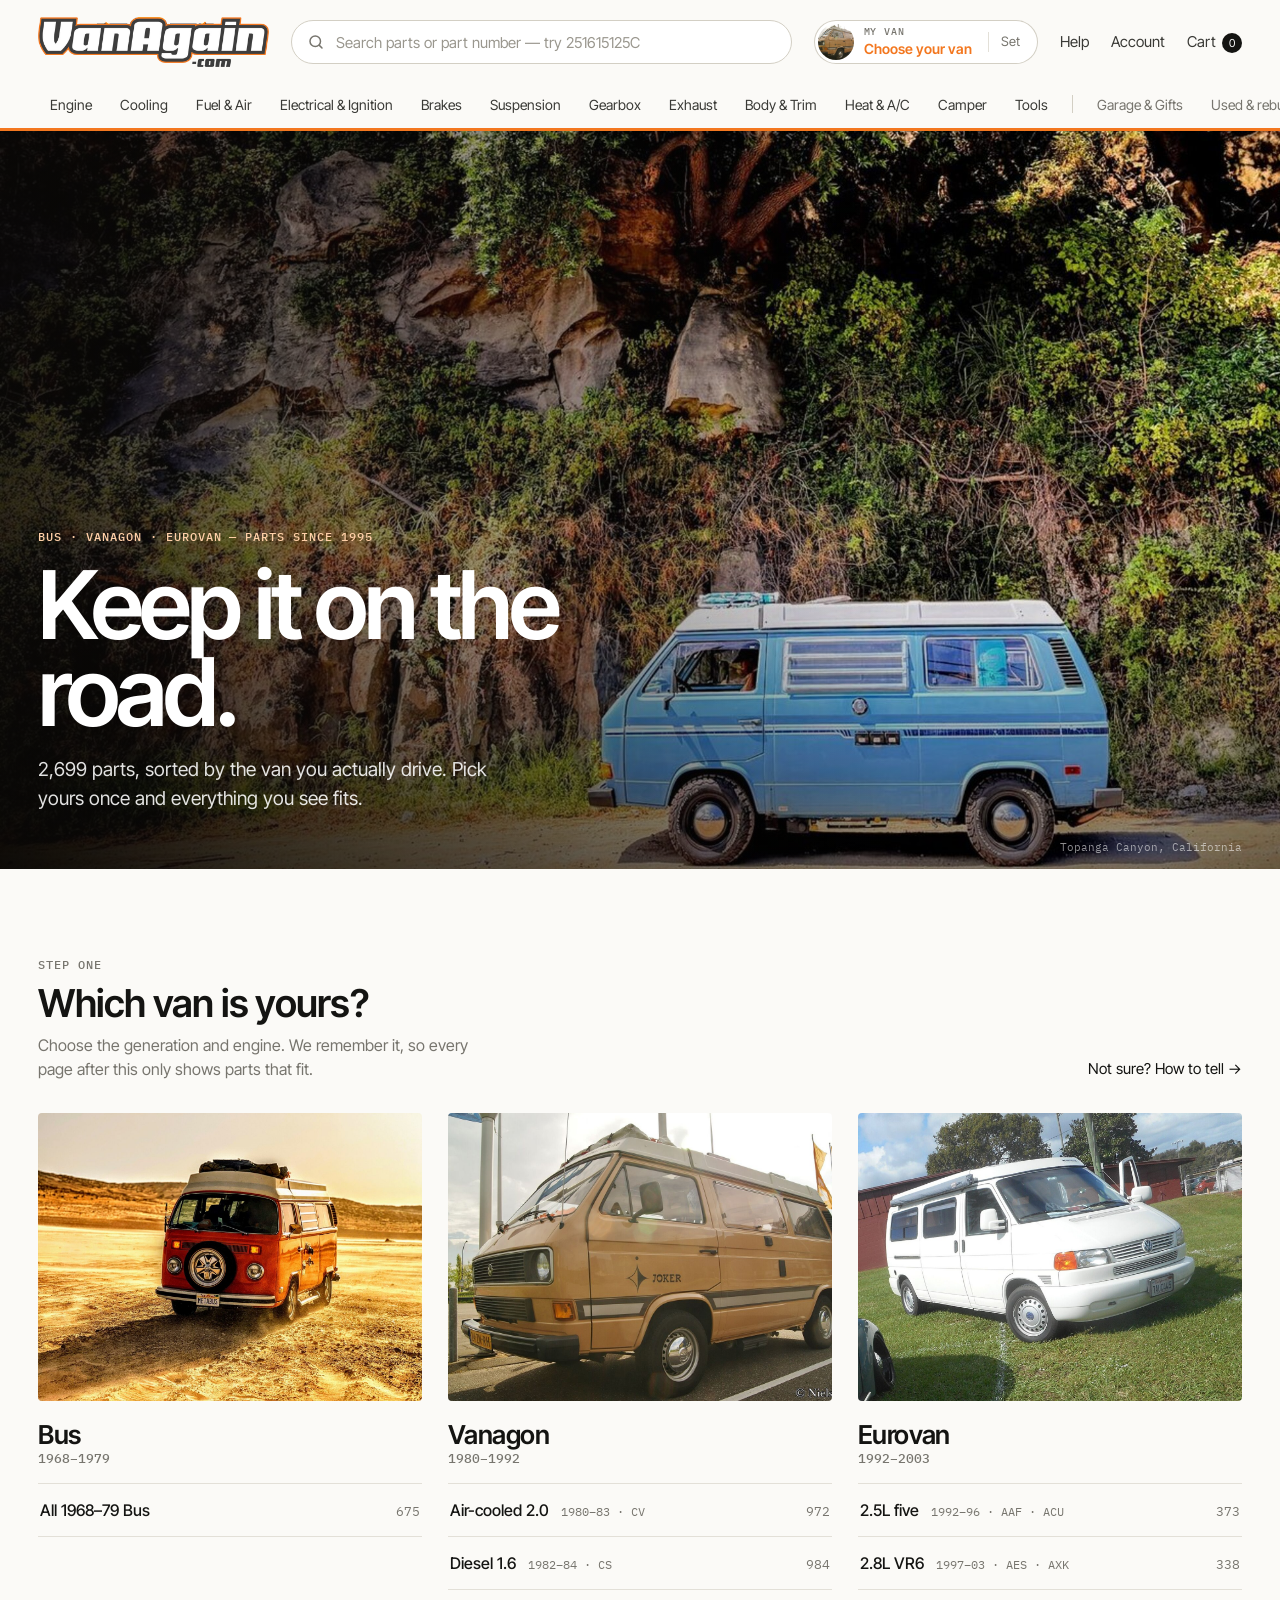
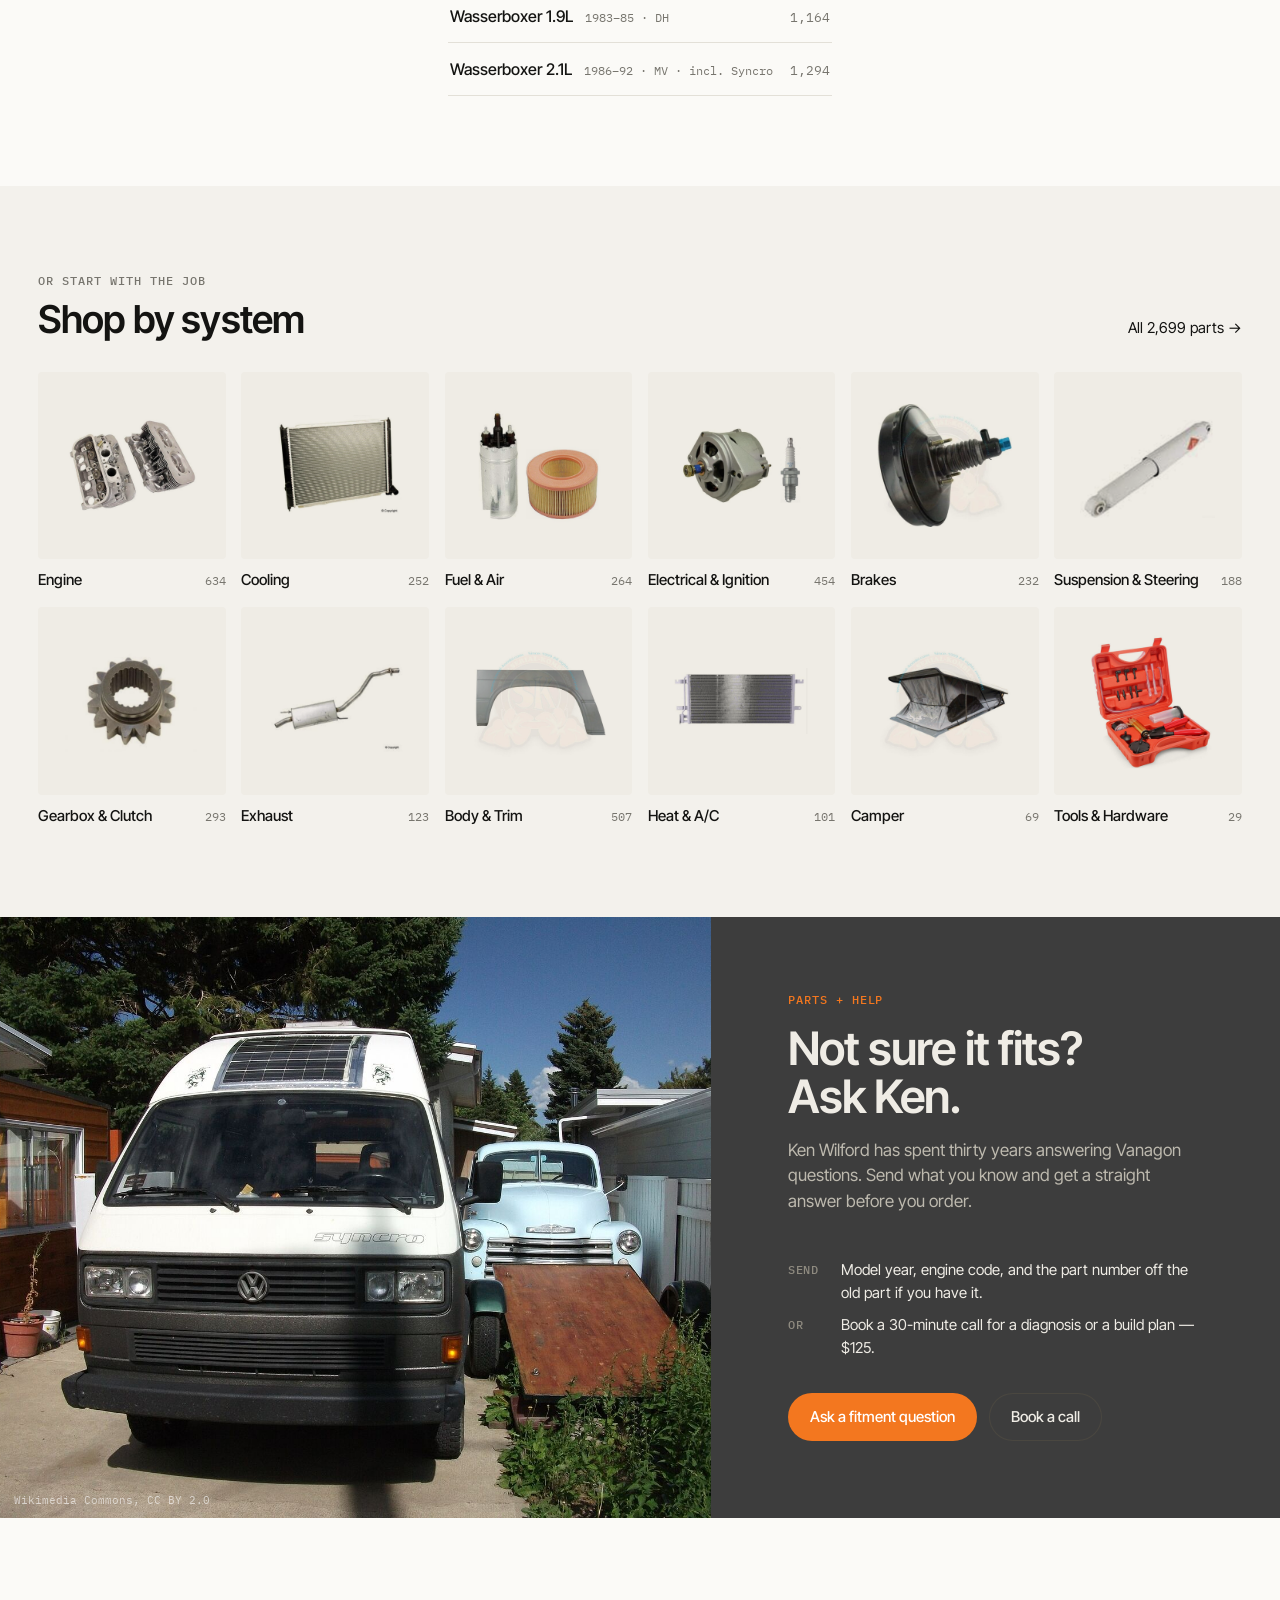
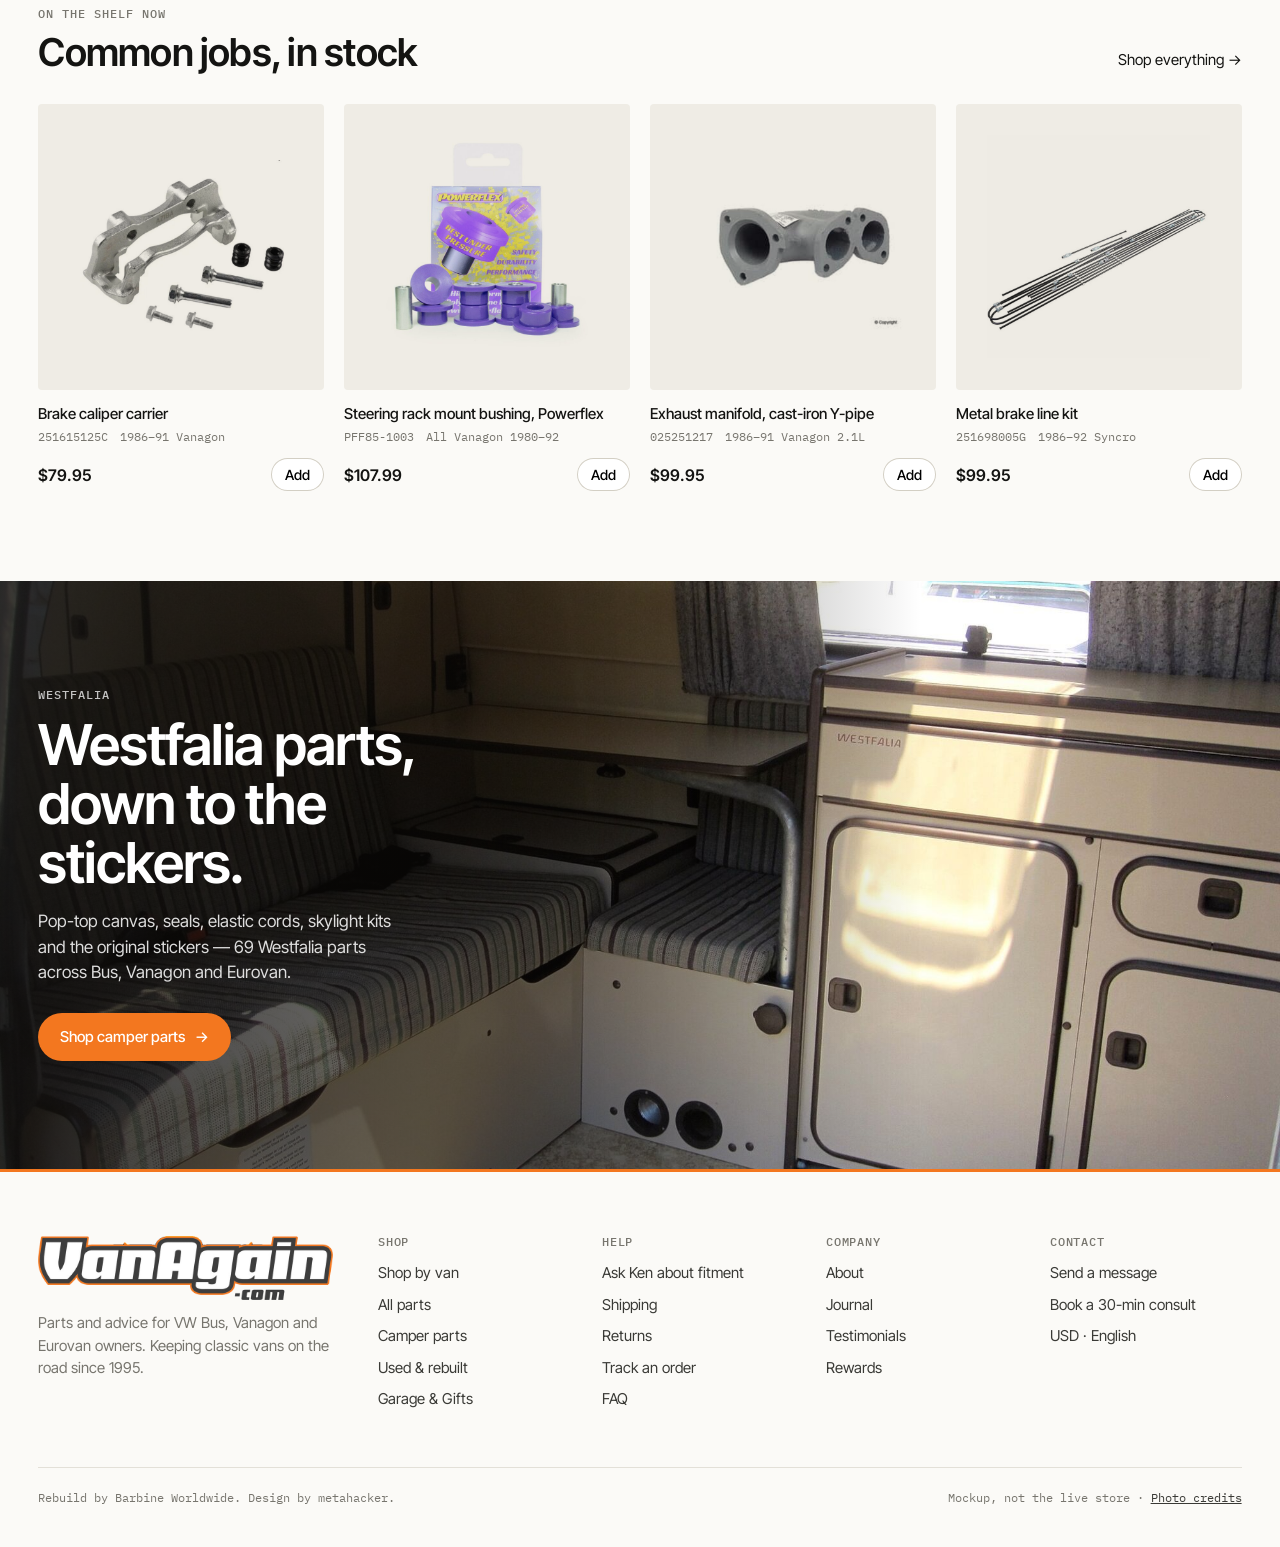
==== commit 8852af95: "Topanga hero, wordmark-only nav, Barbine/metahacker footer, tighter head and pump crops" ====
--- a/home.html
+++ b/home.html
@@ -10,14 +10,13 @@
 <div id="hdr"></div>
 
 <section class="hero">
-  <img src="hero-syncro.jpg" alt="Gold 1989 Vanagon Syncro Westfalia parked on a gravel lot">
+  <img src="hero-topanga.jpg" alt="Blue Vanagon Westfalia parked on a road in Topanga Canyon, rocks and foliage behind">
   <div class="copy"><div class="wrap">
-    <img class="hero-logo" src="logo-sticker.png" alt="VanAgain — Parts + Help">
     <div class="eyebrow">Bus · Vanagon · Eurovan — parts since 1995</div>
     <h1>Keep it on the road.</h1>
     <p>2,699 parts, sorted by the van you actually drive. Pick yours once and everything you see fits.</p>
   </div></div>
-  <div class="credit">1989 Caravelle Syncro Westfalia · Wikimedia Commons, CC BY 2.0</div>
+  <div class="credit">Topanga Canyon, California</div>
 </section>
 
 <section class="sec" id="vans"><div class="wrap">
--- a/va.css
+++ b/va.css
@@ -26,7 +26,8 @@
 .hdr-top{display:flex;align-items:center;gap:22px;height:84px}
 .brand{display:flex;align-items:center;gap:10px;flex:none}
 .brand img{height:62px;width:auto;object-fit:contain}
-.brand.big img{height:120px}
+.brand img.wordmark{height:50px}
+.brand.big img.wordmark{height:64px}
 .brand b{font-weight:700;font-size:20px;letter-spacing:-.03em}
 .brand small{display:block;font:500 10px/1 var(--mono);color:var(--muted);letter-spacing:.06em;margin-top:3px}
 .search{flex:1;max-width:560px;position:relative}
@@ -235,7 +236,7 @@
 @media (max-width:860px){
   .grid.g3{grid-template-columns:repeat(2,1fr)}
   .hero{height:min(72vh,640px)}
-  .hero img{object-position:30% 60%}
+  .hero img{object-position:78% 70%}
   .toolbar{flex-direction:column;align-items:flex-start}
   .seg{max-width:100%;overflow-x:auto}
   .seg a{white-space:nowrap}
@@ -243,7 +244,6 @@
 @media (max-width:480px){.hdr-links .ct{display:none}.myvan .lbl b{font-size:12.5px}}
 
 /* branding */
-.hero img.hero-logo{width:clamp(150px,15vw,230px);height:auto;object-fit:contain;margin:0 0 22px -6px;filter:drop-shadow(0 6px 18px rgba(0,0,0,.35))}
 .hero .eyebrow{color:#ffd0a8}
 .hdr{border-bottom:3px solid var(--brand)}
 .split .tx{background:var(--char)}
@@ -252,5 +252,10 @@
 .van li a.sel{box-shadow:inset 3px 0 0 var(--brand)}
 .tile.on .im{box-shadow:inset 0 0 0 2px var(--brand)}
 .ftr{border-top:3px solid var(--brand)}
-@media (max-width:860px){.brand img{height:50px}.hero img.hero-logo{width:130px;margin-bottom:14px}}
-@media (max-width:480px){.brand img{height:44px}}
+.hero img{object-position:60% 70%}
+@media (max-width:860px){.brand img.wordmark{height:34px}.hero img{object-position:78% 70%}}
+@media (max-width:480px){.brand img.wordmark{height:28px}}
+@media (max-width:860px){
+  .hero .copy{bottom:auto;top:28px}
+  .hero::after{background:linear-gradient(180deg,rgba(12,10,8,.7) 0%,rgba(12,10,8,.35) 45%,rgba(12,10,8,0) 65%)}
+}
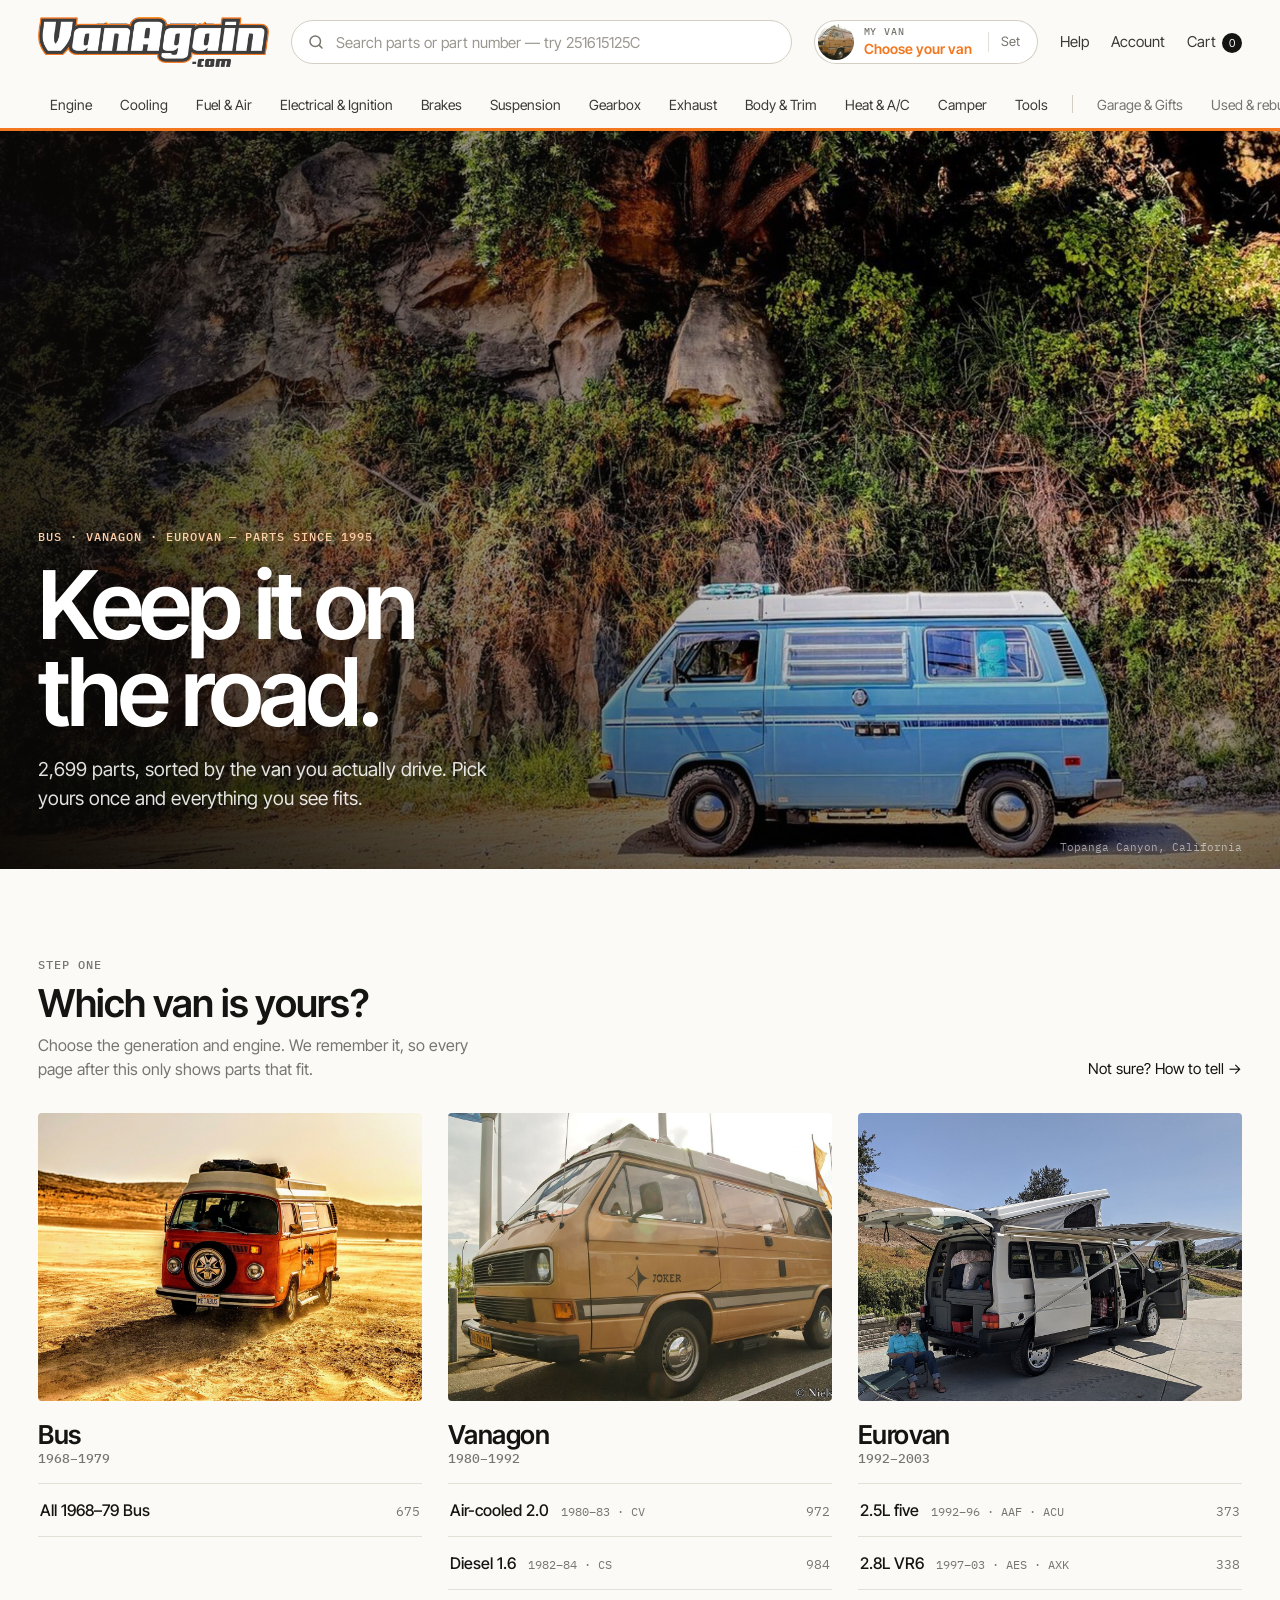
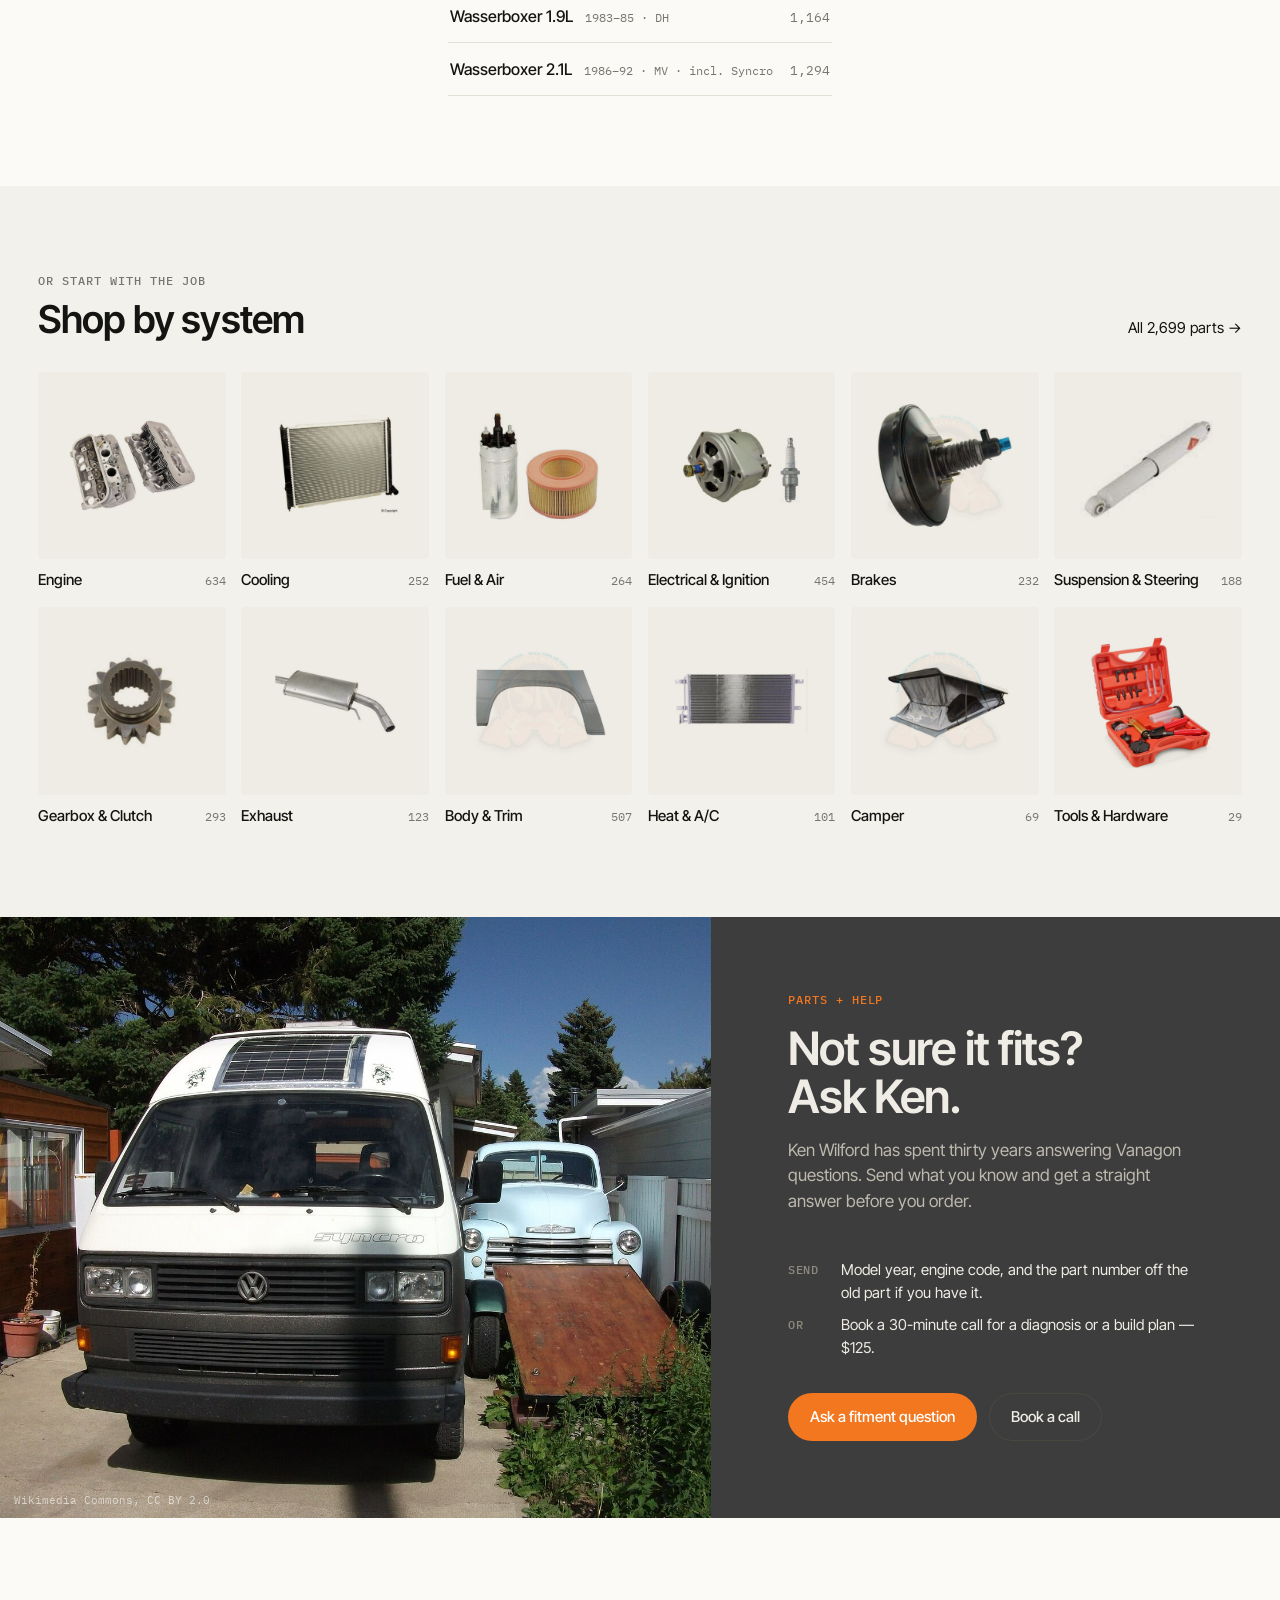
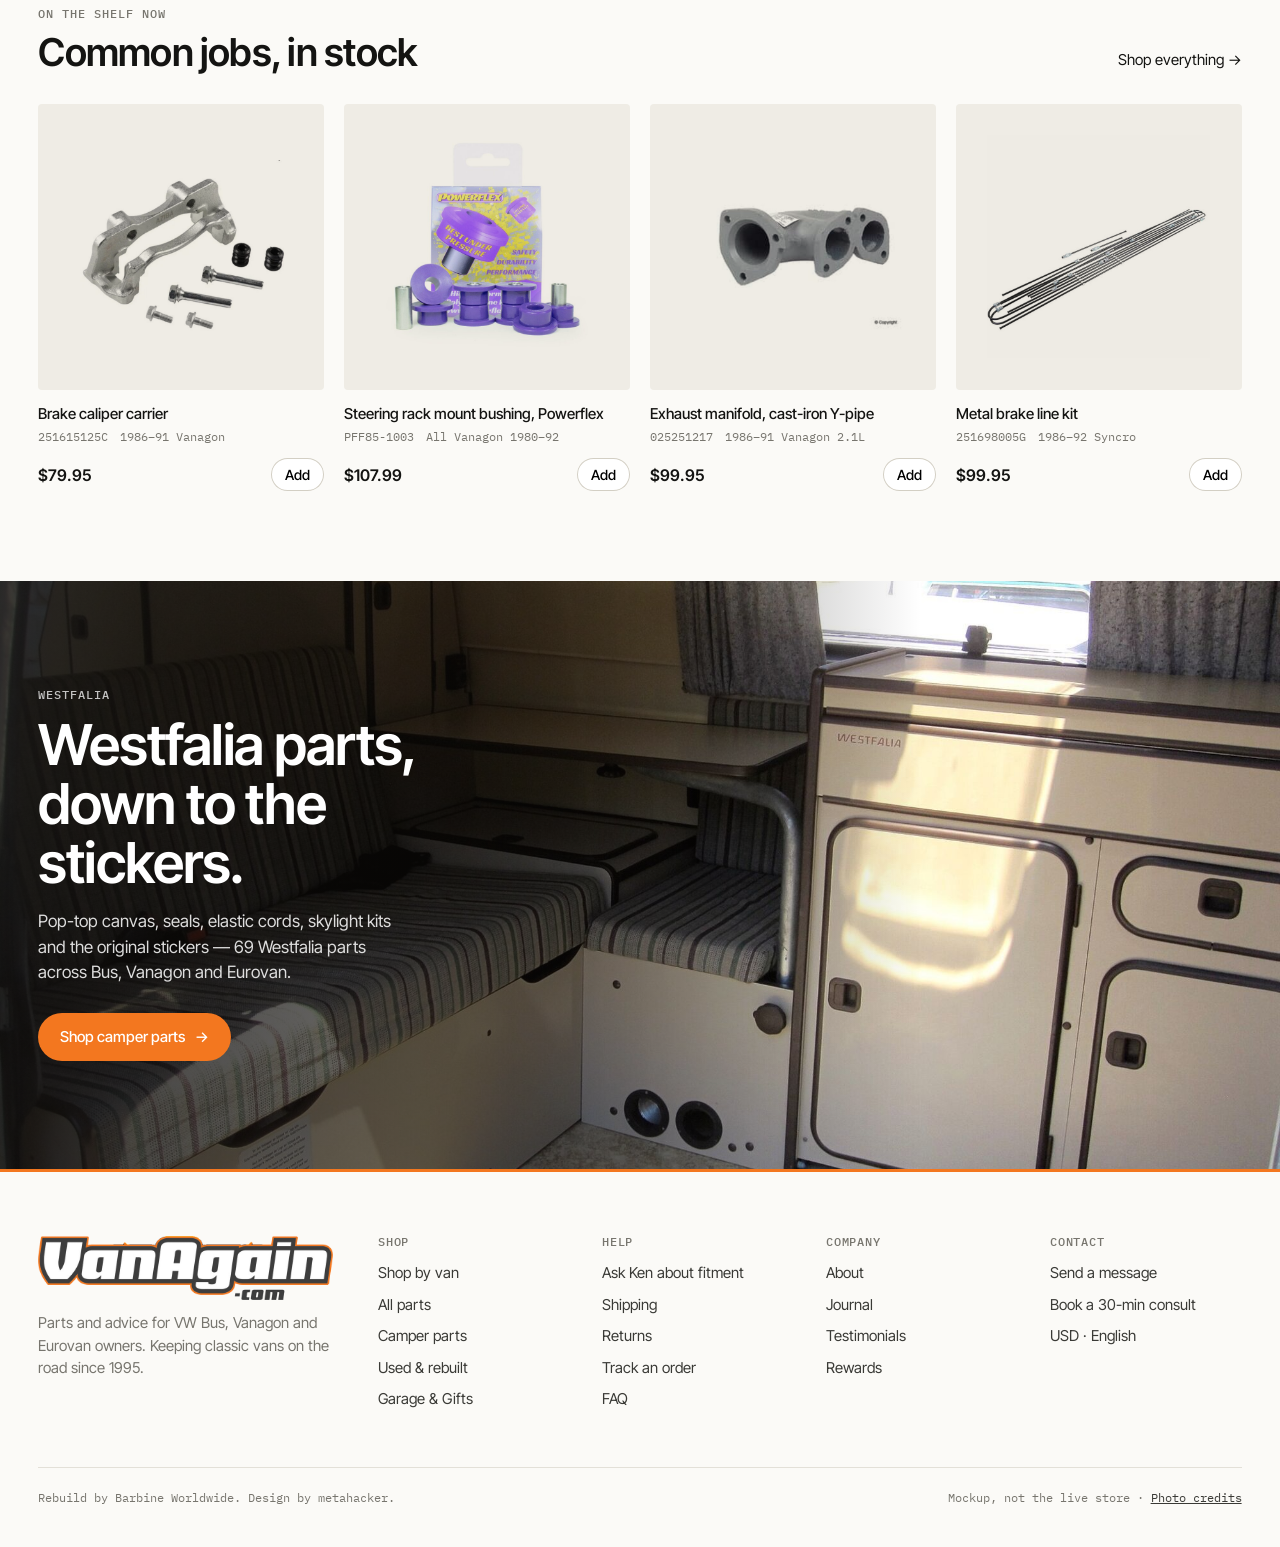
==== commit 0eb2d7d6: "Headline breaks before 'the road'" ====
--- a/home.html
+++ b/home.html
@@ -13,7 +13,7 @@
   <img src="hero-topanga.jpg" alt="Blue Vanagon Westfalia parked on a road in Topanga Canyon, rocks and foliage behind">
   <div class="copy"><div class="wrap">
     <div class="eyebrow">Bus · Vanagon · Eurovan — parts since 1995</div>
-    <h1>Keep it on the road.</h1>
+    <h1>Keep it on<br>the road.</h1>
     <p>2,699 parts, sorted by the van you actually drive. Pick yours once and everything you see fits.</p>
   </div></div>
   <div class="credit">Topanga Canyon, California</div>
--- a/va.css
+++ b/va.css
@@ -59,7 +59,7 @@
 .hero img{width:100%;height:100%;object-fit:cover;object-position:70% 60%}
 .hero::after{content:"";position:absolute;inset:0;background:linear-gradient(90deg,rgba(12,10,8,.72) 0%,rgba(12,10,8,.35) 42%,rgba(12,10,8,0) 70%),linear-gradient(180deg,rgba(0,0,0,0) 55%,rgba(0,0,0,.45) 100%)}
 .hero .copy{position:absolute;left:0;right:0;bottom:56px;z-index:2;color:#fff}
-.hero h1{font-size:clamp(48px,7.4vw,112px);font-weight:600;letter-spacing:-.045em;line-height:.92;max-width:11ch}
+.hero h1{font-size:clamp(48px,7.4vw,112px);font-weight:600;letter-spacing:-.045em;line-height:.92;max-width:none;white-space:nowrap}
 .hero p{font-size:clamp(17px,1.5vw,20px);max-width:44ch;margin:20px 0 0;color:rgba(255,255,255,.88)}
 .hero .eyebrow{color:rgba(255,255,255,.78);margin-bottom:18px}
 .hero .credit{position:absolute;right:var(--pad);bottom:16px;z-index:2;font:400 11px/1 var(--mono);color:rgba(255,255,255,.55)}
@@ -236,7 +236,7 @@
 @media (max-width:860px){
   .grid.g3{grid-template-columns:repeat(2,1fr)}
   .hero{height:min(72vh,640px)}
-  .hero img{object-position:78% 70%}
+  .hero img{object-position:78% 100%}
   .toolbar{flex-direction:column;align-items:flex-start}
   .seg{max-width:100%;overflow-x:auto}
   .seg a{white-space:nowrap}
@@ -252,8 +252,8 @@
 .van li a.sel{box-shadow:inset 3px 0 0 var(--brand)}
 .tile.on .im{box-shadow:inset 0 0 0 2px var(--brand)}
 .ftr{border-top:3px solid var(--brand)}
-.hero img{object-position:60% 70%}
-@media (max-width:860px){.brand img.wordmark{height:34px}.hero img{object-position:78% 70%}}
+.hero img{object-position:50% 100%}
+@media (max-width:860px){.brand img.wordmark{height:34px}.hero img{object-position:78% 100%}}
 @media (max-width:480px){.brand img.wordmark{height:28px}}
 @media (max-width:860px){
   .hero .copy{bottom:auto;top:28px}
